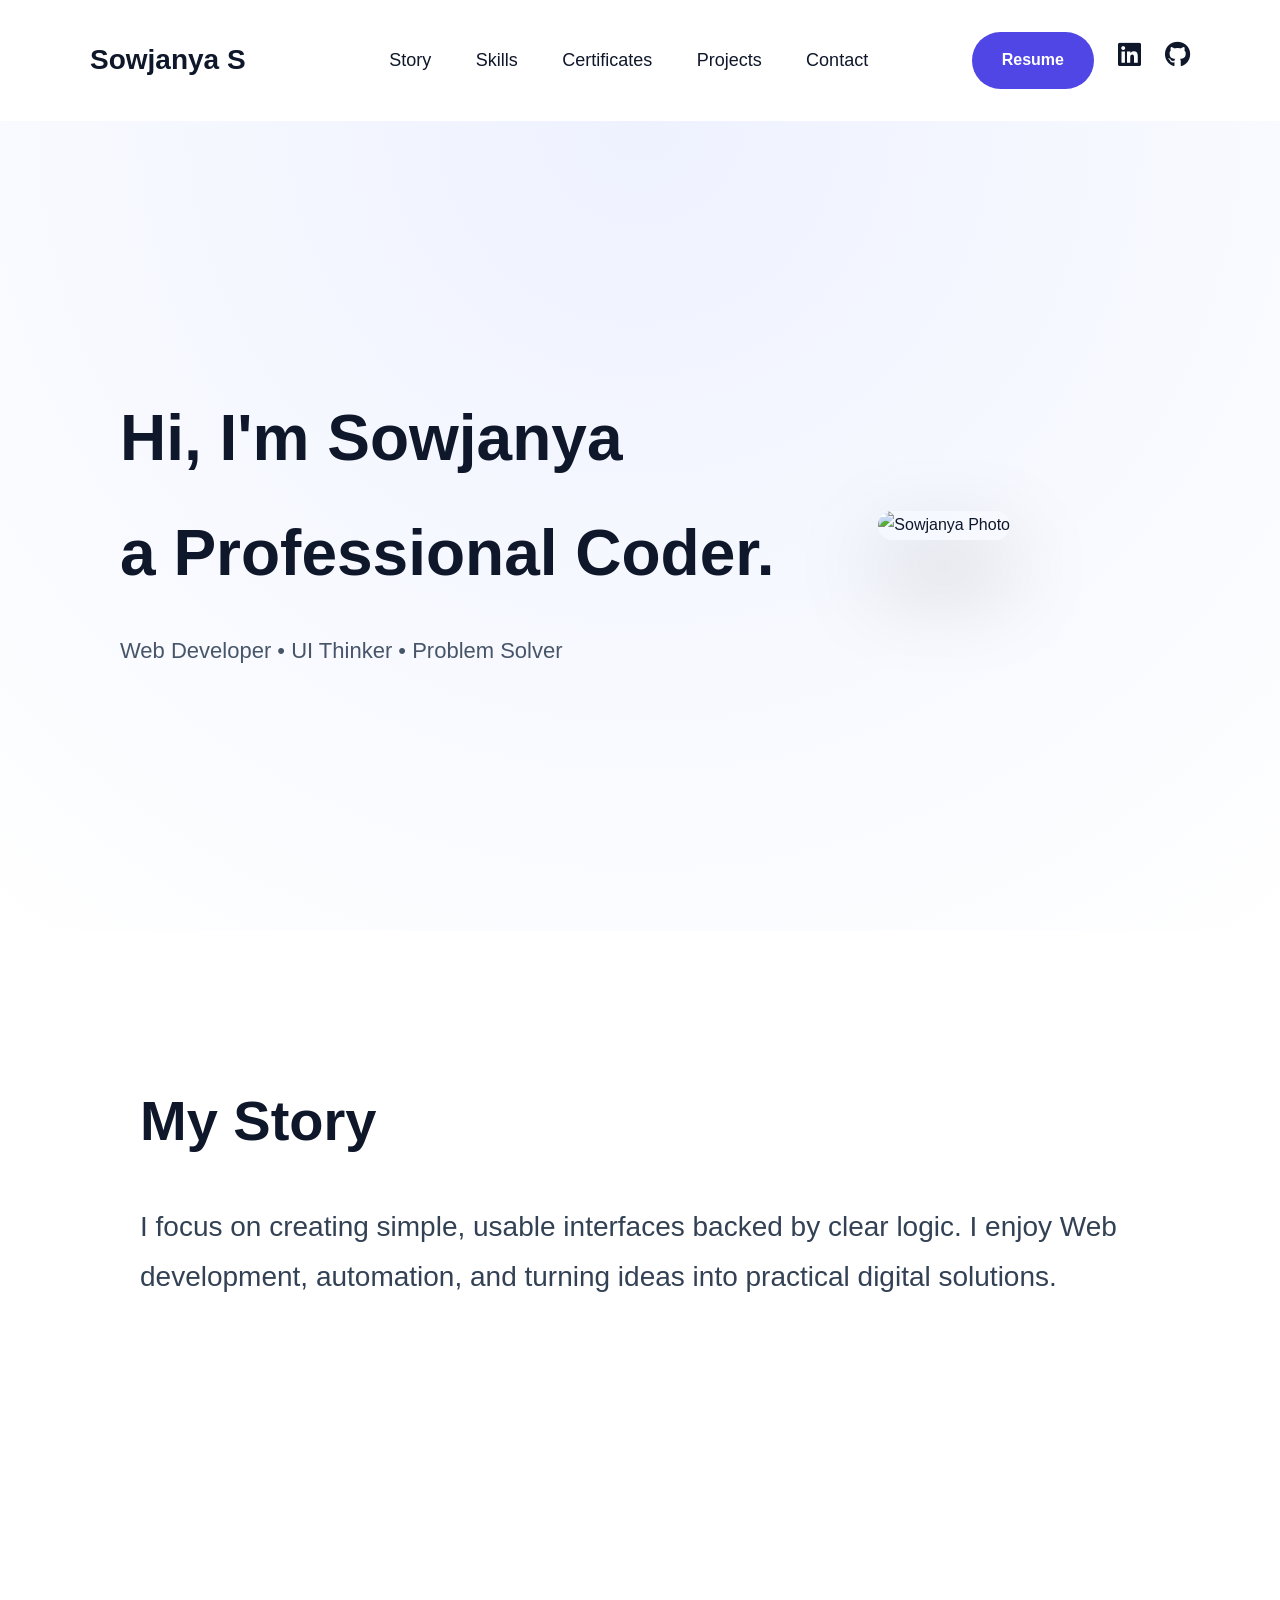
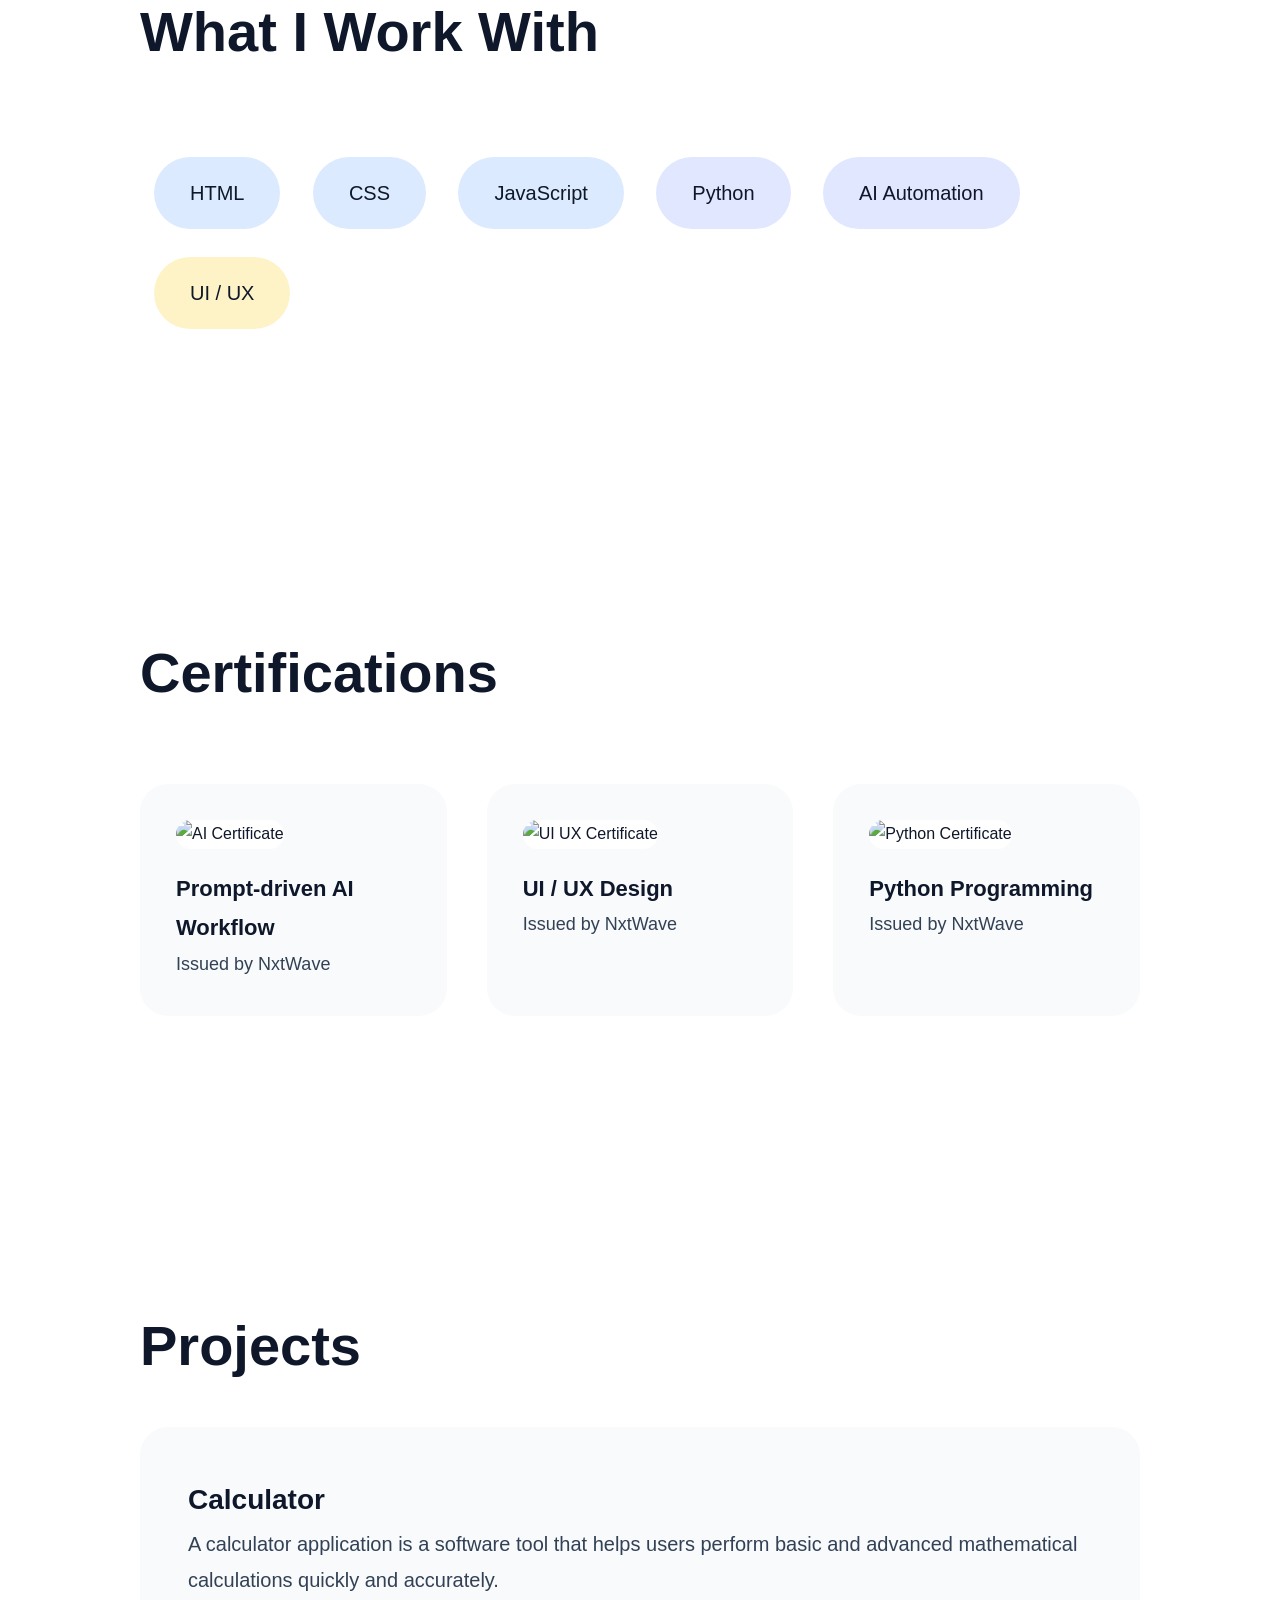
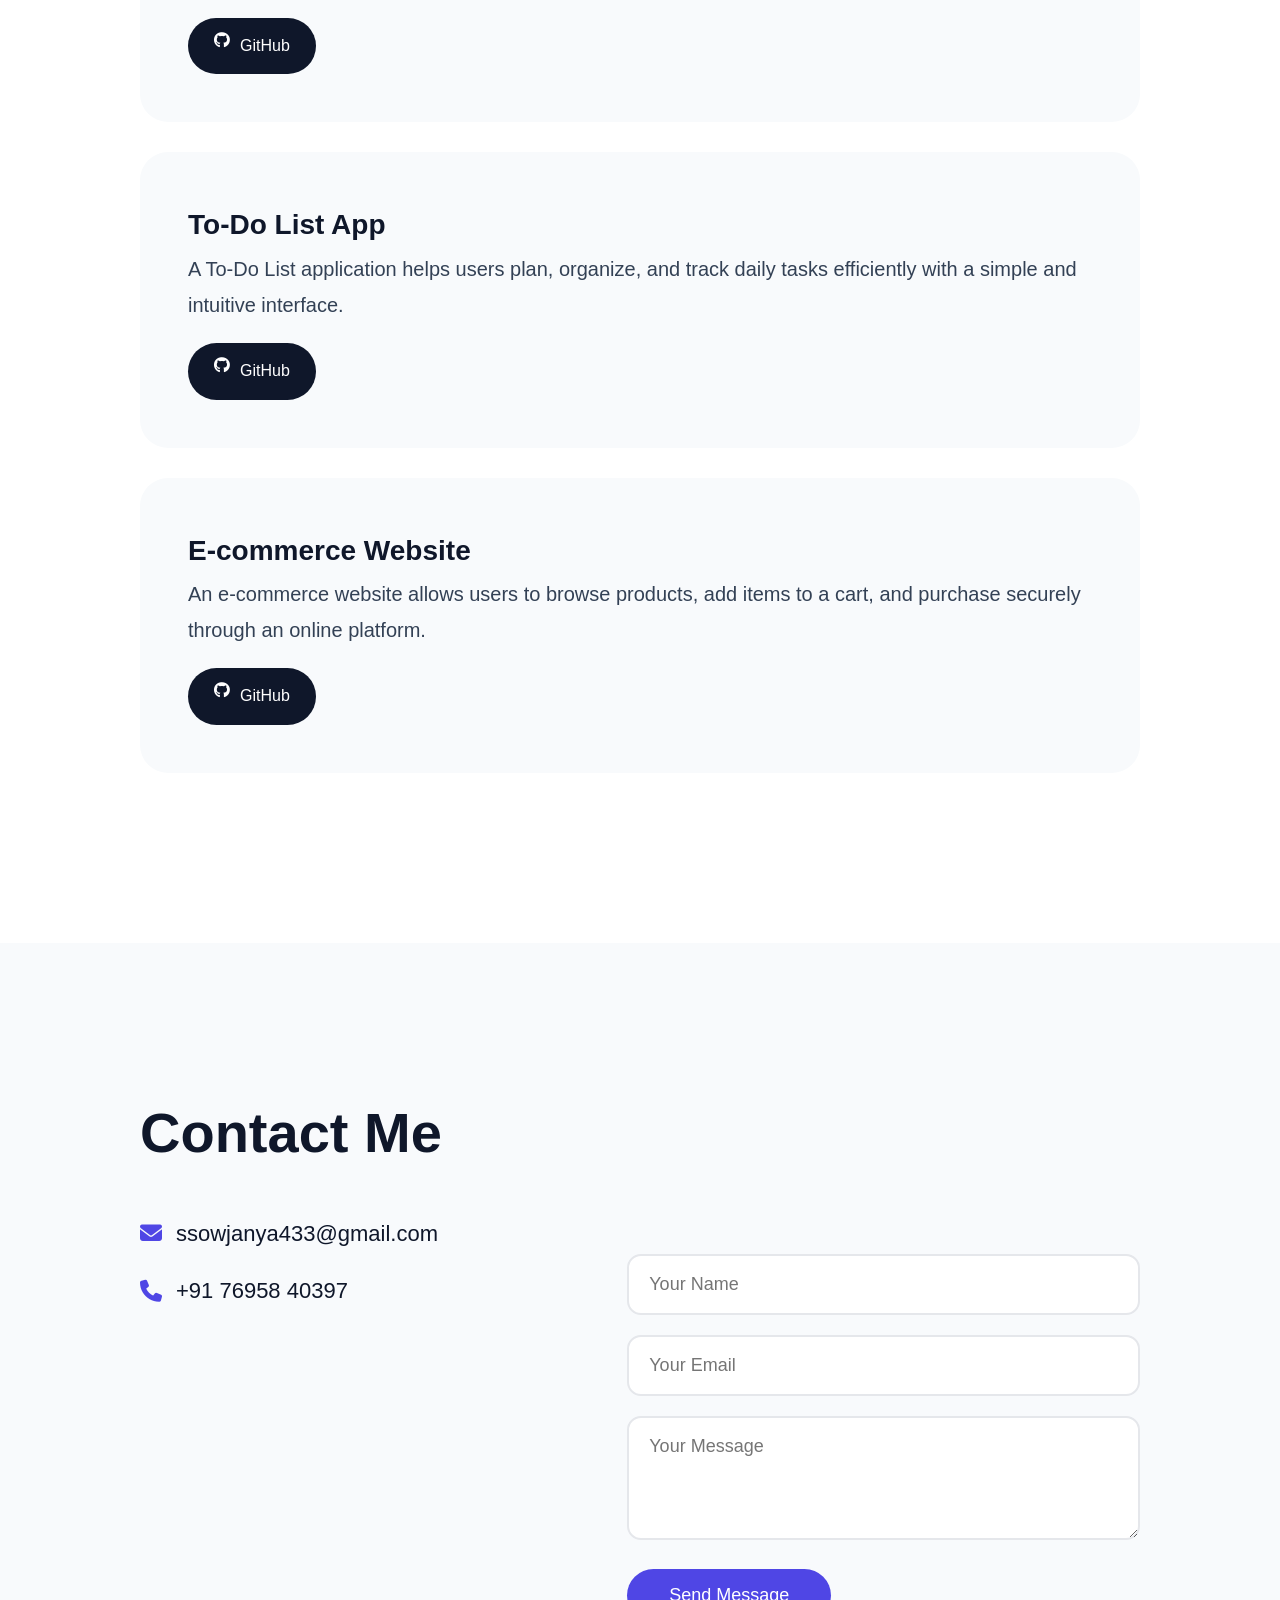
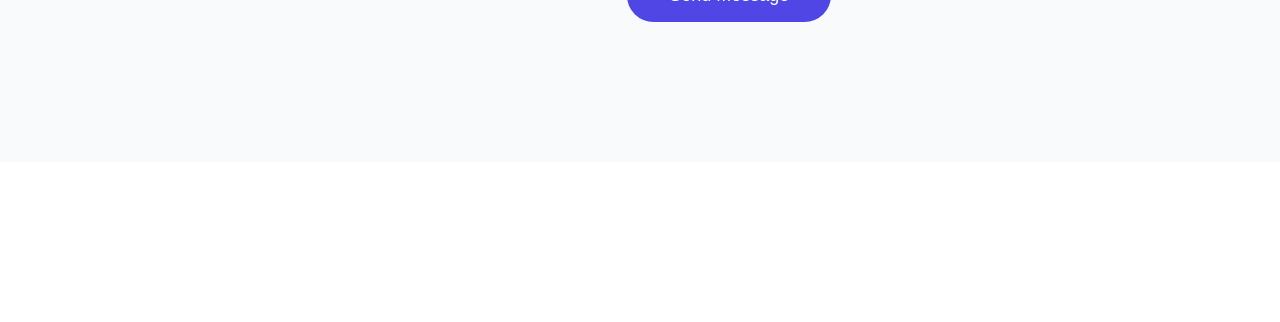
==== index.html @ a06a65e6 "Add files via upload" ====
<!DOCTYPE html>
<html lang="en">
<head>
  <meta charset="UTF-8">
  <meta name="viewport" content="width=device-width, initial-scale=1.0">
  <title>Sowjanya S </title>
  <link rel="stylesheet" href="style.css">
  <link rel="stylesheet" href="https://cdnjs.cloudflare.com/ajax/libs/font-awesome/6.5.0/css/all.min.css">
</head>
<body>
  <header class="nav">
  <div class="logo">Sowjanya S </div>
  <nav class="nav-links">
    <a href="#story">Story</a>
    <a href="#skills">Skills</a>
    <a href="#certificates">Certificates</a>
    <a href="#projects">Projects</a>
    <a href="#contact">Contact</a>
  </nav>
  <div class="nav-actions">
    <a href="./assets/resume.pdf.pdf" target="_blank" class="nav-btn resume">
      Resume
    </a>
    <a href="https://www.linkedin.com/in/sowjanya-s-87a8b6331"
   target="_blank"
   class="nav-icon">
  <i class="fab fa-linkedin"></i>
</a>
    <a href="https://github.com/codebysowjanya"
       target="_blank"
       class="nav-icon">
      <i class="fab fa-github"></i>
    </a>
  </div>
</header>
  <section class="hero">
  <div class="hero-text">
    <h1>Hi, I'm Sowjanya<br>a Professional Coder.</h1>
    <p>Web Developer • UI Thinker • Problem Solver</p>
  </div>
  <div class="hero-image">
    <img src="./assets/profile.jpg.jpeg"
         alt="Sowjanya Photo"
         onclick="openImage(this)">
  </div>
</section>
  <section id="story" class="section">
    <h2>My Story</h2>
    <p>
      I focus on creating simple, usable interfaces backed by clear logic.
      I enjoy Web development, automation, and turning ideas into
      practical digital solutions.
    </p>
  </section>
  <section id="skills" class="section">
    <h2>What I Work With</h2>
    <div class="skills">
      <span class="strong">HTML</span>
      <span class="strong">CSS</span>
      <span class="strong">JavaScript</span>
      <span class="mid">Python</span>
      <span class="mid">AI Automation</span>
      <span class="learn">UI / UX</span>
    </div>
  </section>
  <section id="certificates" class="section">
  <h2>Certifications</h2>
  <div class="cert-grid">
    <div class="cert-card" onclick="openImage(this.querySelector('img'))">
      <img src="./assets/certificates/ai-certificate.png.jpg" alt="AI Certificate">
      <h3>Prompt-driven AI Workflow</h3>
      <p>Issued by NxtWave</p>
    </div>
    <div class="cert-card" onclick="openImage(this.querySelector('img'))">
      <img src="./assets/certificates/uiux-certificate.jpg.jpg" alt="UI UX Certificate">
      <h3>UI / UX Design</h3>
      <p>Issued by NxtWave</p>
    </div>
    <div class="cert-card" onclick="openImage(this.querySelector('img'))">
      <img src="./assets/certificates/python-certificate.png.jpg" alt="Python Certificate">
      <h3>Python Programming</h3>
      <p>Issued by NxtWave</p>
    </div>
  </div>
</section> 
  <section id="projects" class="section">
  <h2>Projects</h2>
  <div class="project featured">
    <h3>Calculator</h3>
    <div class="project-details">
      <p>
        A calculator application is a software tool that helps users perform
        basic and advanced mathematical calculations quickly and accurately.
      </p>
      <div class="project-buttons">
        <a href="https://github.com/codebysowjanya/calculator-.git"
           target="_blank"
           class="project-link">
          <i class="fab fa-github"></i> GitHub
        </a>
      </div>
    </div>
  </div>
  <div class="project featured">
    <h3>To-Do List App</h3>
    <div class="project-details">
      <p>
        A To-Do List application helps users plan, organize, and track daily
        tasks efficiently with a simple and intuitive interface.
      </p>
      <div class="project-buttons">
        <a href="https://github.com/codebysowjanya/to-do-list.git"
           target="_blank"
           class="project-link">
          <i class="fab fa-github"></i> GitHub
        </a>
      </div>
    </div>
  </div>
  <div class="project featured">
    <h3>E-commerce Website</h3>
    <div class="project-details">
      <p>
        An e-commerce website allows users to browse products, add items to a
        cart, and purchase securely through an online platform.
      </p>
      <div class="project-buttons">
        <a href="https://github.com/codebysowjanya/ecommerce-website"
           target="_blank"
           class="project-link">
          <i class="fab fa-github"></i> GitHub
        </a>
      </div>
    </div>
  </div>
</section>
  <section id="contact" class="section contact-section">
  <h2>Contact Me</h2>
  <div class="contact-wrapper">
    <div class="contact-info">
      <p>
        <i class="fas fa-envelope"></i>
        ssowjanya433@gmail.com
      </p>
      <p>
        <i class="fas fa-phone"></i>
        +91 76958 40397
      </p>
    </div>
    <form class="contact-form">
      <input type="text" placeholder="Your Name" required>
      <input type="email" placeholder="Your Email" required>
      <textarea placeholder="Your Message" rows="4" required></textarea>
<button type="submit" id="sendBtn">
  Send Message
</button>
      <p class="success-message">Your message has been sent successfully.</p>
    </form>
  </div>
</section>
<div class="image-modal" id="imageModal">
  <span class="close-modal" onclick="closeImage()">×</span>
  <img id="modalImg" src="" alt="Full View">
</div>
<div class="demo-modal" id="demoModal">
  <span class="close-modal" onclick="closeDemo()">×</span>
  <iframe id="demoFrame" src="" frameborder="0"></iframe>
</div>
<div id="toast" class="toast">
  <i class="fas fa-check-circle"></i>
  <span>Message Sent Successfully</span>
</div>
  <script src="script.js"></script>
</body>
</html>
---- style.css ----
* {
  margin: 0;
  padding: 0;
  box-sizing: border-box;
  font-family: "Segoe UI", sans-serif;
}
body {
  background: #ffffff;
  color: #0f172a;
  line-height: 1.8;
}
.nav {
  padding: 32px 90px;
  display: flex;
  justify-content: space-between;
  align-items: center;
}
.logo {
  font-size: 28px;
  font-weight: 700;
}
.nav-links a {
  margin-left: 40px;
  font-size: 18px;
  font-weight: 500;
  text-decoration: none;
  color: #0f172a;
}
.nav-links a:hover {
  color: #4f46e5;
}
.nav-actions {
  display: flex;
  gap: 24px;
}
.nav-btn.resume {
  padding: 14px 30px;
  border-radius: 30px;
  font-size: 16px;
  font-weight: 600;
  background: #4f46e5;
  color: #fff;
  text-decoration: none;
}
.nav-icon {
  font-size: 26px;
  color: #0f172a;
}
.hero {
  min-height: 90vh;
  padding: 0 120px;
  display: flex;
  align-items: center;
  justify-content: space-between;
  background: radial-gradient(circle at top, #eef2ff, #ffffff);
}
.hero h1 {
  font-size: 64px;
  max-width: 800px;
}
.hero p {
  font-size: 22px;
  margin-top: 20px;
  color: #475569;
}
.hero-image img {
  width: 550px;
  height: 800px;
  object-fit: cover;
  border-radius: 36px;
  box-shadow: 0 40px 90px rgba(0, 0, 0, 0.25);
}
.hero-image {
  margin-right: 150px;   
}
.section {
  width: 100%;
  padding: 140px 140px;
  margin: 0;
}
.section h2 {
  font-size: 56px;
  margin-bottom: 30px;
}
.section p {
  font-size: 22px;
  max-width: 1000px;
  color: #334155;
}
#story p {
  font-size: 28px;
  font-weight: 500;
}
.skills {
  margin-top: 60px;
}
.skills span {
  display: inline-block;
  padding: 18px 36px;
  margin: 14px;
  font-size: 20px;
  border-radius: 40px;
}
.strong { background: #dbeafe; }
.mid    { background: #e0e7ff; }
.learn  { background: #fef3c7; }
.cert-grid {
  margin-top: 60px;
  display: flex;
  gap: 40px;
}
.cert-card {
  flex: 1;
  padding: 36px;
  background: #f8fafc;
  border-radius: 28px;
  cursor: pointer;
}
.cert-card img {
  width: 100%;
  height: 220px;
  object-fit: contain;
  background: #fff;
  border-radius: 16px;
  margin-bottom: 20px;
}
.cert-card h3 {
  font-size: 22px;
}
.cert-card p {
  font-size: 18px;
}
.project {
  padding: 48px;
  margin-bottom: 30px;
  background: #f8fafc;
  border-radius: 28px;
  cursor: pointer;
}
.project h3 {
  font-size: 28px;
}
.project p {
  font-size: 20px;
}
.project-link {
  margin-top: 20px;
  padding: 14px 26px;
  border-radius: 30px;
  font-size: 16px;
  background: #0f172a;
  color: #fff;
  text-decoration: none;
  display: inline-flex;
  gap: 10px;
}
.project.touch-active {
  background: #eef2ff;
  box-shadow: 0 30px 70px rgba(0, 0, 0, 0.15);
}
.contact-info p {
  font-size: 22px;
}
.contact-form {
  max-width: 700px;
  margin-top: 40px;
}
.contact-form input,
.contact-form textarea {
  padding: 20px;
  font-size: 18px;
  width: 100%;
  margin-bottom: 20px;
}
.contact-form button {
  padding: 18px 40px;
  font-size: 18px;
  border-radius: 14px;
  background: #2563eb;
  color: white;
  border: none;
}
.image-modal {
  position: fixed;
  inset: 0;
  background: rgba(0,0,0,0.85);
  display: flex;
  align-items: center;
  justify-content: center;
  opacity: 0;
  visibility: hidden;
  z-index: 9999;
}
.image-modal.active {
  opacity: 1;
  visibility: visible;
}
.image-modal img {
  max-width: 90%;
  max-height: 90%;
  border-radius: 20px;
}
.close-modal {
  position: absolute;
  top: 30px;
  right: 40px;
  font-size: 44px;
  color: white;
  cursor: pointer;
}
@media (max-width: 900px) {
  .hero {
    flex-direction: column-reverse;
    padding: 80px 30px;
    text-align: center;
  }
  .section {
    padding: 90px 30px;
  }
  .section h2 {
    font-size: 42px;
  }
  .section p {
    font-size: 20px;
  }
  .cert-grid {
    flex-direction: column;
  }
}
@keyframes hoverBlink {
  0% {
    background-color: #ffffff;
  }
  50% {
    background-color: #eef2ff;
  }
  100% {
    background-color: #ffffff;
  }
}
.section:hover {
  animation: hoverBlink 0.4s ease-in-out;
}
.project-img {
  width: 100%;
  max-height: 260px;
  object-fit: cover;
  border-radius: 20px;
  margin: 18px 0;
  cursor: zoom-in;
  box-shadow: 0 12px 30px rgba(0, 0, 0, 0.1);
}
.contact-form button:disabled {
  opacity: 0.7;
  cursor: not-allowed;
}
.project-buttons {
  display: flex;
  gap: 14px;
  flex-wrap: wrap;
}
.project-link.demo {
  background: #16a34a;
}
.contact-section {
  background: #f8fafc;
}
.contact-wrapper {
  display: grid;
  grid-template-columns: 1fr 1.2fr;
  gap: 60px;
  align-items: flex-start;
}
.contact-info p {
  display: flex;
  align-items: center;
  gap: 14px;
  font-size: 22px;
  margin-bottom: 18px;
  color: #0f172a;
}
.contact-info i {
  font-size: 22px;
  color: #4f46e5;
}
.contact-form input,
.contact-form textarea {
  width: 100%;
  padding: 18px 20px;
  font-size: 18px;
  border-radius: 14px;
  border: 2px solid #e5e7eb;
  margin-bottom: 20px;
}
.contact-form input:focus,
.contact-form textarea:focus {
  border-color: #4f46e5;
  outline: none;
}
.contact-form button {
  padding: 16px 42px;
  font-size: 18px;
  border-radius: 30px;
  background: #4f46e5;
  color: white;
  border: none;
  cursor: pointer;
  transition: 0.3s ease;
}
.contact-form button:hover {
  transform: translateY(-2px);
  box-shadow: 0 12px 30px rgba(79, 70, 229, 0.35);
}
.success-message {
  display: none;
  margin-top: 14px;
  font-size: 16px;
  color: #16a34a;
}
@media (max-width: 900px) {
  .contact-wrapper {
    grid-template-columns: 1fr;
  }
}
.toast {
  position: fixed;
  top: 30px;
  right: 30px;
  background: #16a34a;
  color: white;
  padding: 16px 22px;
  border-radius: 14px;
  display: flex;
  align-items: center;
  gap: 12px;
  font-size: 16px;
  font-weight: 500;
  box-shadow: 0 18px 40px rgba(0, 0, 0, 0.25);
  opacity: 0;
  transform: translateY(-20px);
  pointer-events: none;
  transition: all 0.4s ease;
  z-index: 9999;
}
.toast i {
  font-size: 22px;
}
.toast.show {
  opacity: 1;
  transform: translateY(0);
}
#sendBtn.sent {
  background: #16a34a;         
  cursor: not-allowed;
  box-shadow: none;
}
#sendBtn.sent i {
  margin-right: 8px;
}
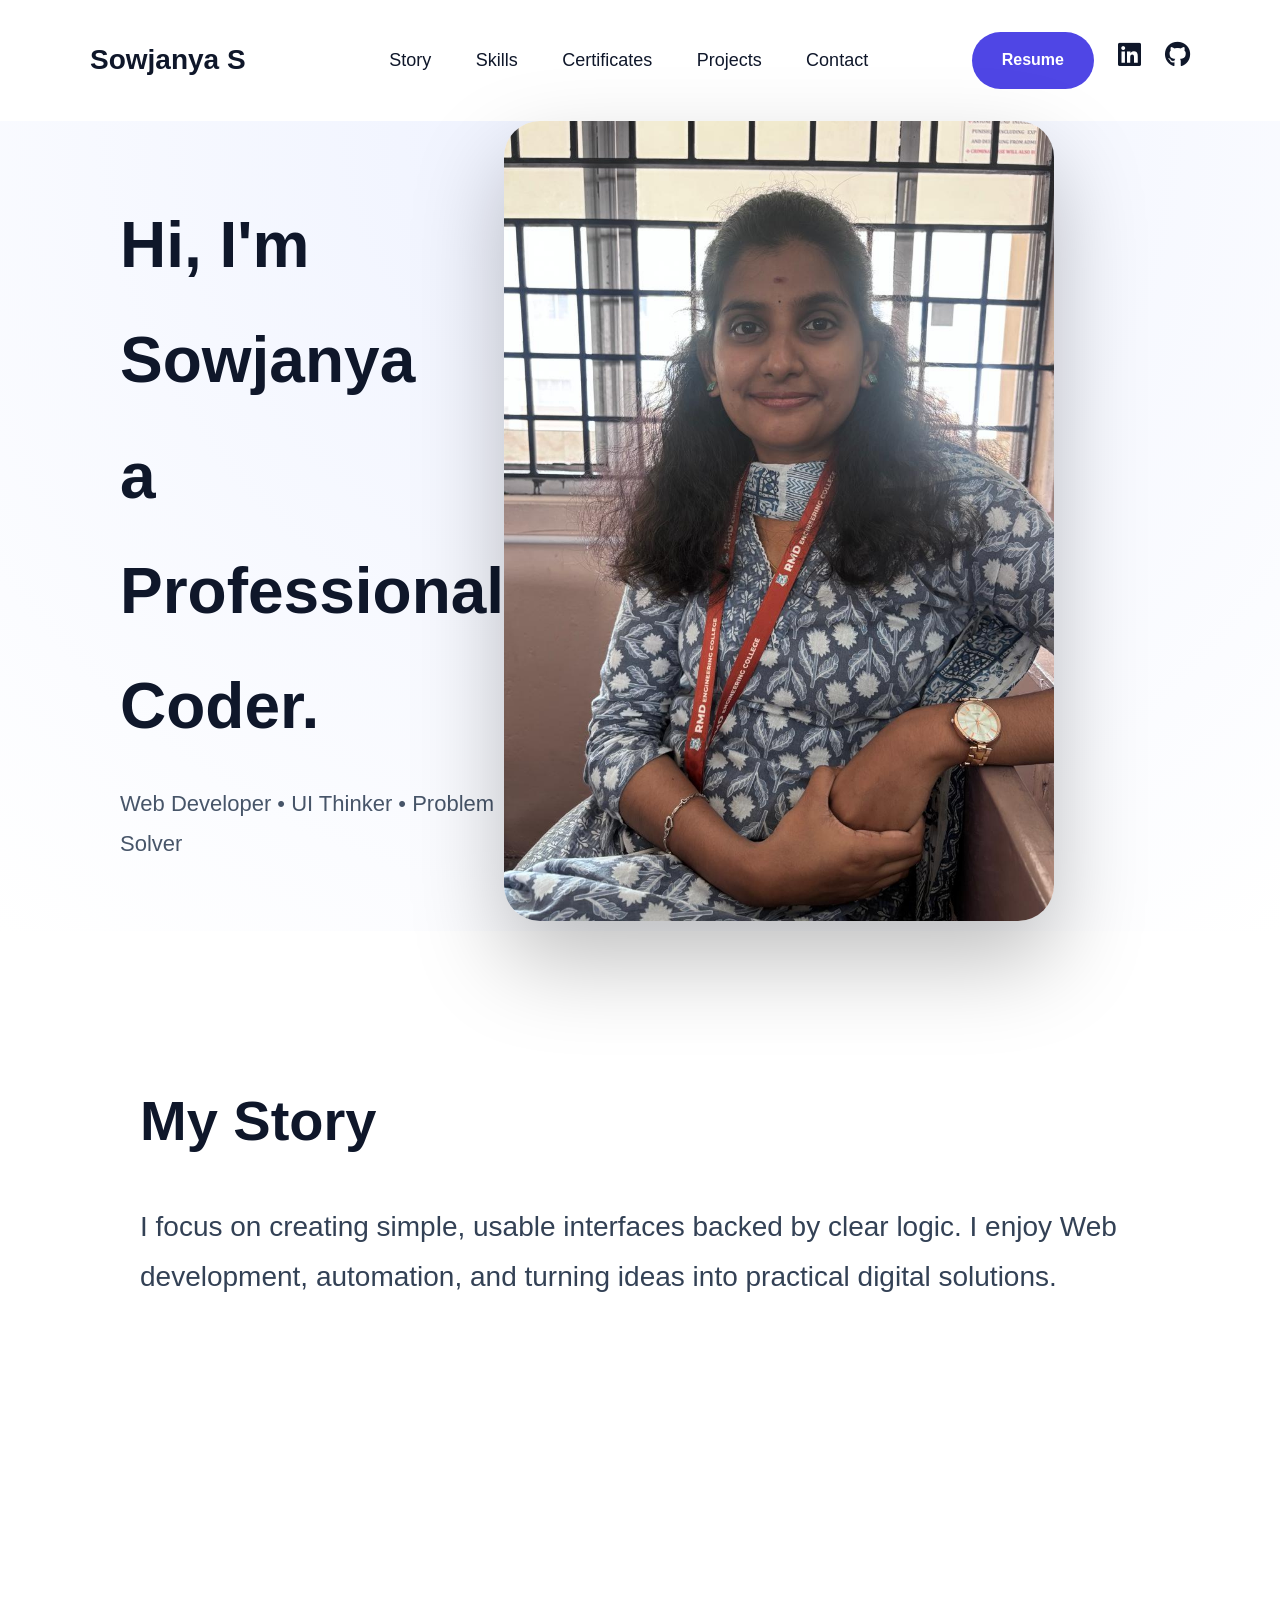
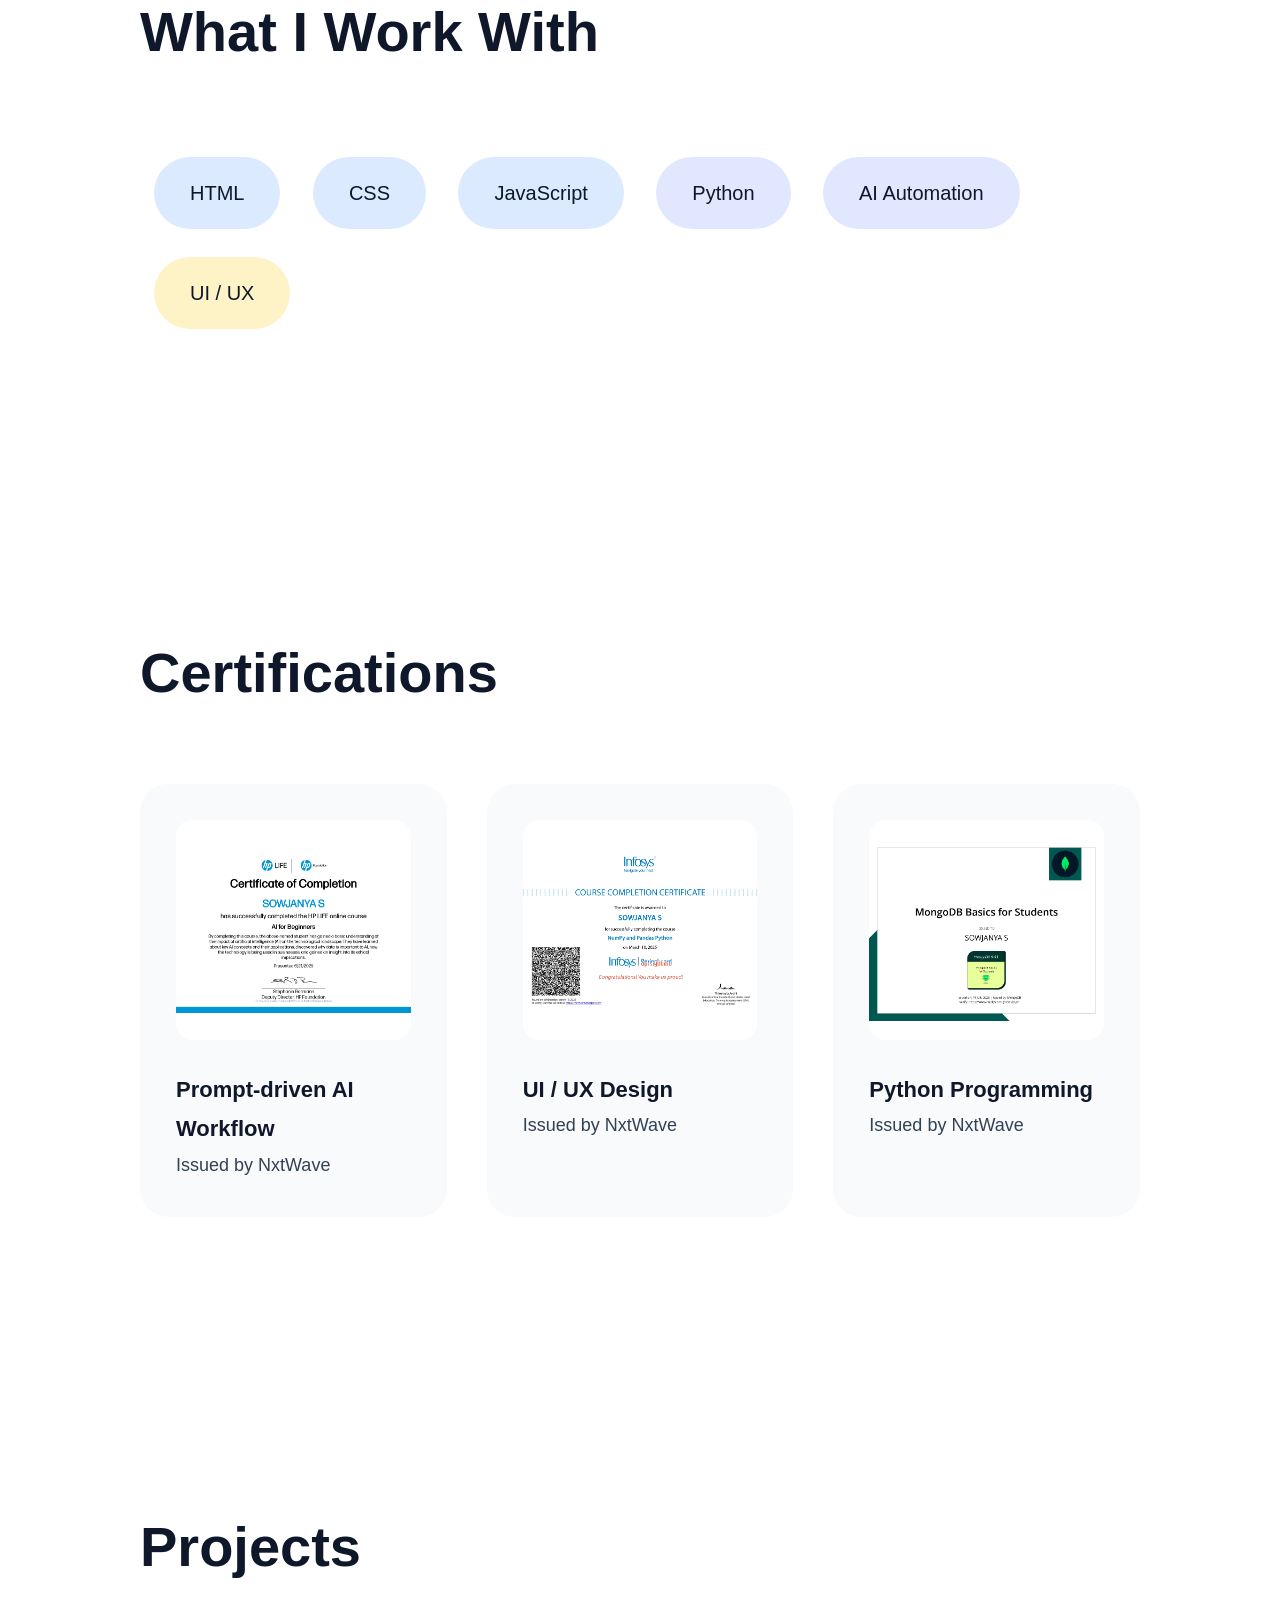
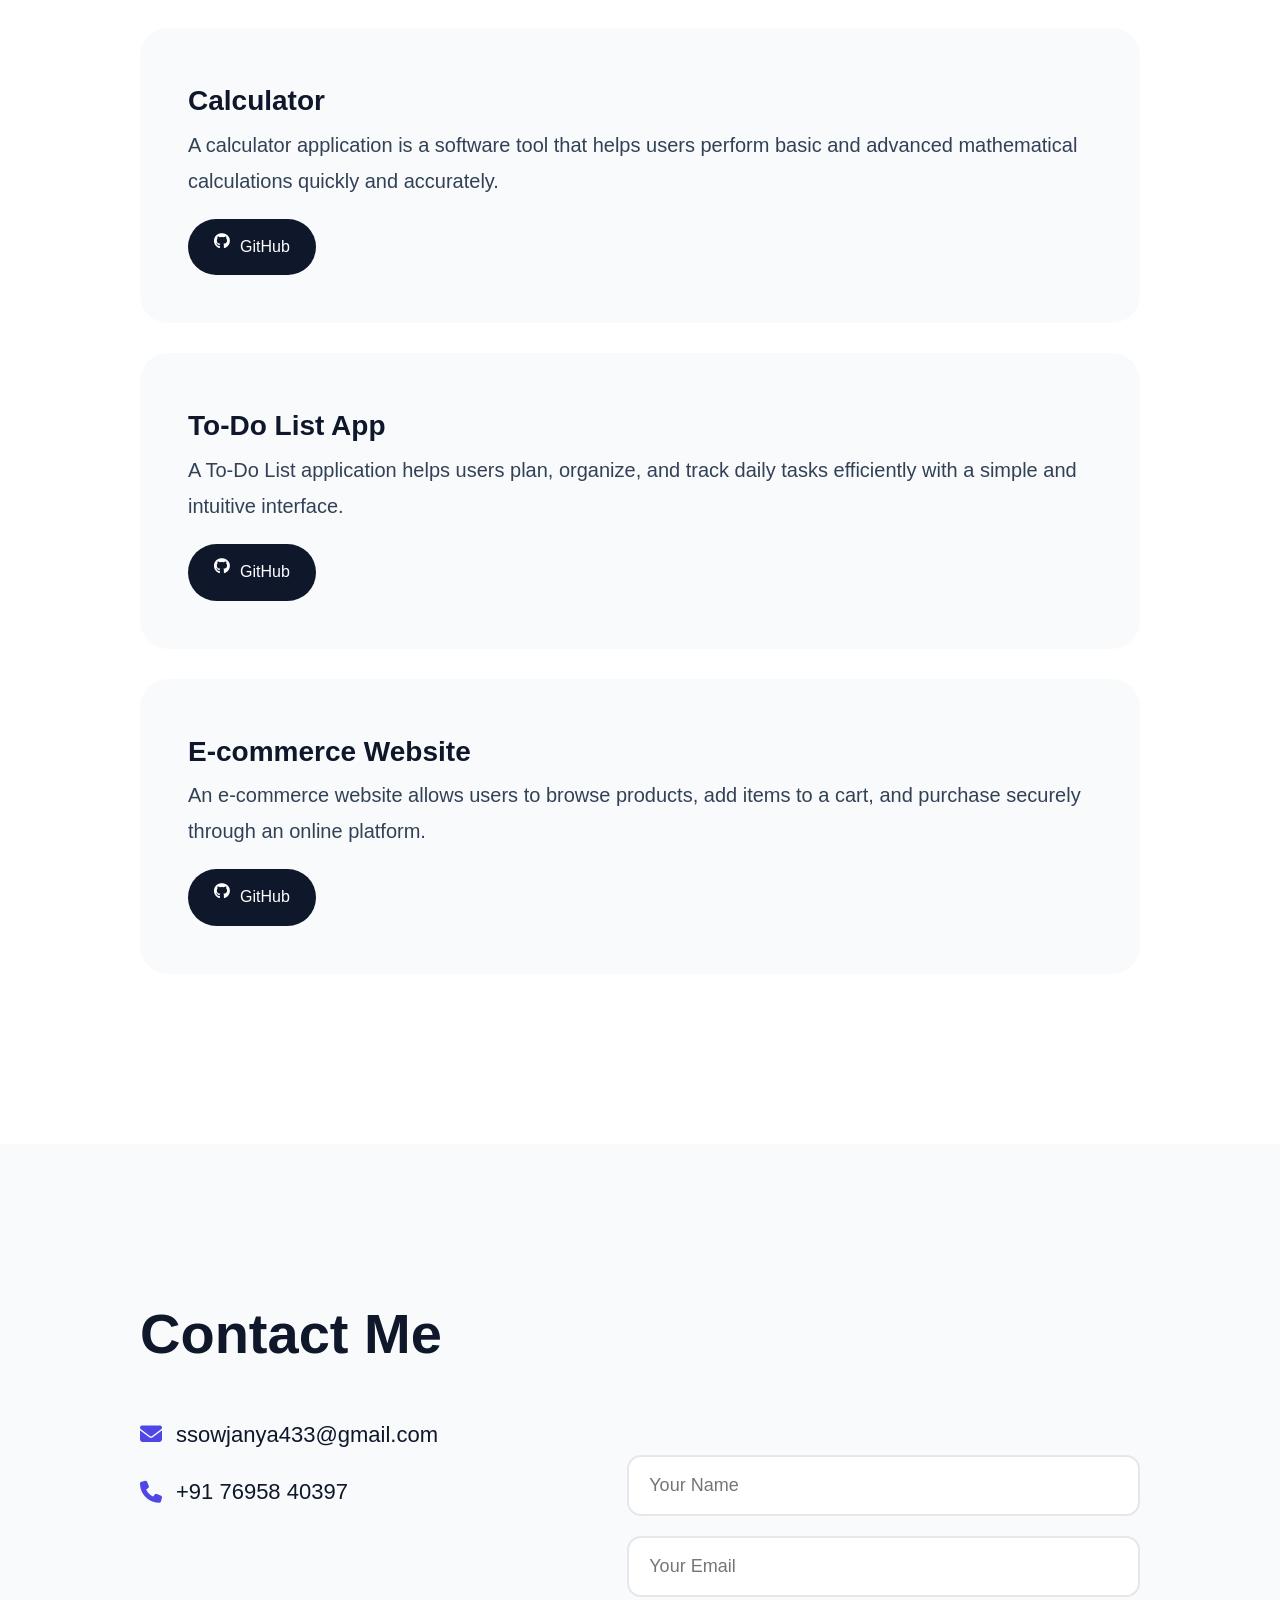
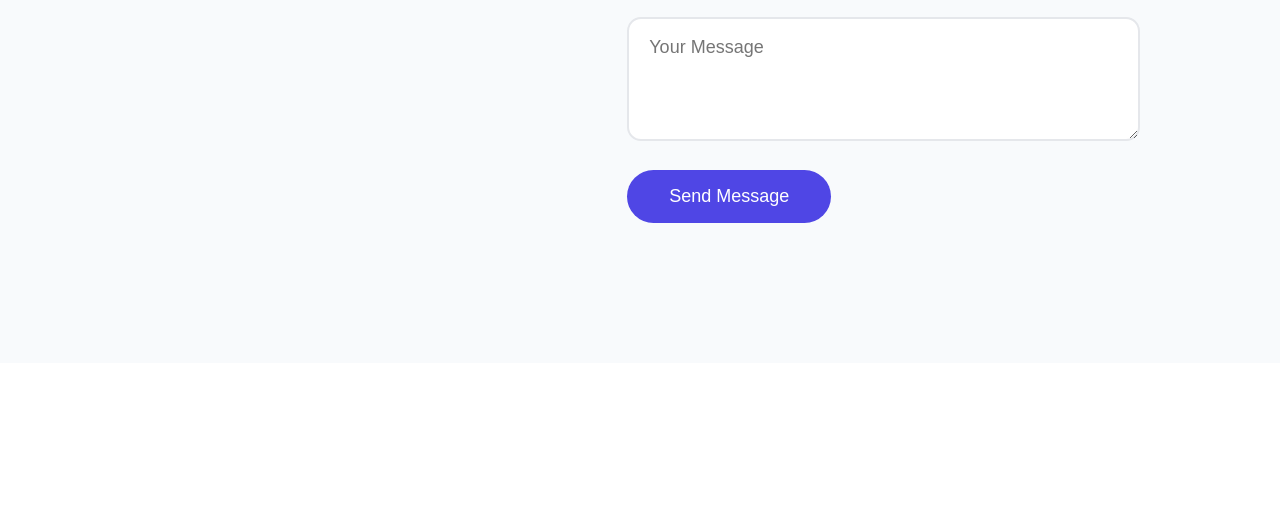
==== commit 0f486e56: "Fix HTML structure and update asset paths" ====
--- a/index.html
+++ b/index.html
@@ -18,7 +18,7 @@
     <a href="#contact">Contact</a>
   </nav>
   <div class="nav-actions">
-    <a href="./assets/resume.pdf.pdf" target="_blank" class="nav-btn resume">
+    <a href="./asset/resume.pdf.pdf" target="_blank" class="nav-btn resume">
       Resume
     </a>
     <a href="https://www.linkedin.com/in/sowjanya-s-87a8b6331"
@@ -39,7 +39,7 @@
     <p>Web Developer • UI Thinker • Problem Solver</p>
   </div>
   <div class="hero-image">
-    <img src="./assets/profile.jpg.jpeg"
+    <img src="./asset/profile.jpg.jpeg"
          alt="Sowjanya Photo"
          onclick="openImage(this)">
   </div>
@@ -67,17 +67,17 @@
   <h2>Certifications</h2>
   <div class="cert-grid">
     <div class="cert-card" onclick="openImage(this.querySelector('img'))">
-      <img src="./assets/certificates/ai-certificate.png.jpg" alt="AI Certificate">
+      <img src="./asset/certificates/ai-certificate.png.jpg" alt="AI Certificate">
       <h3>Prompt-driven AI Workflow</h3>
       <p>Issued by NxtWave</p>
     </div>
     <div class="cert-card" onclick="openImage(this.querySelector('img'))">
-      <img src="./assets/certificates/uiux-certificate.jpg.jpg" alt="UI UX Certificate">
+      <img src="./asset/certificates/uiux-certificate.jpg.jpg" alt="UI UX Certificate">
       <h3>UI / UX Design</h3>
       <p>Issued by NxtWave</p>
     </div>
     <div class="cert-card" onclick="openImage(this.querySelector('img'))">
-      <img src="./assets/certificates/python-certificate.png.jpg" alt="Python Certificate">
+      <img src="./asset/certificates/python-certificate.png.jpg" alt="Python Certificate">
       <h3>Python Programming</h3>
       <p>Issued by NxtWave</p>
     </div>
@@ -173,3 +173,4 @@
   <script src="script.js"></script>
 </body>
 </html>
+
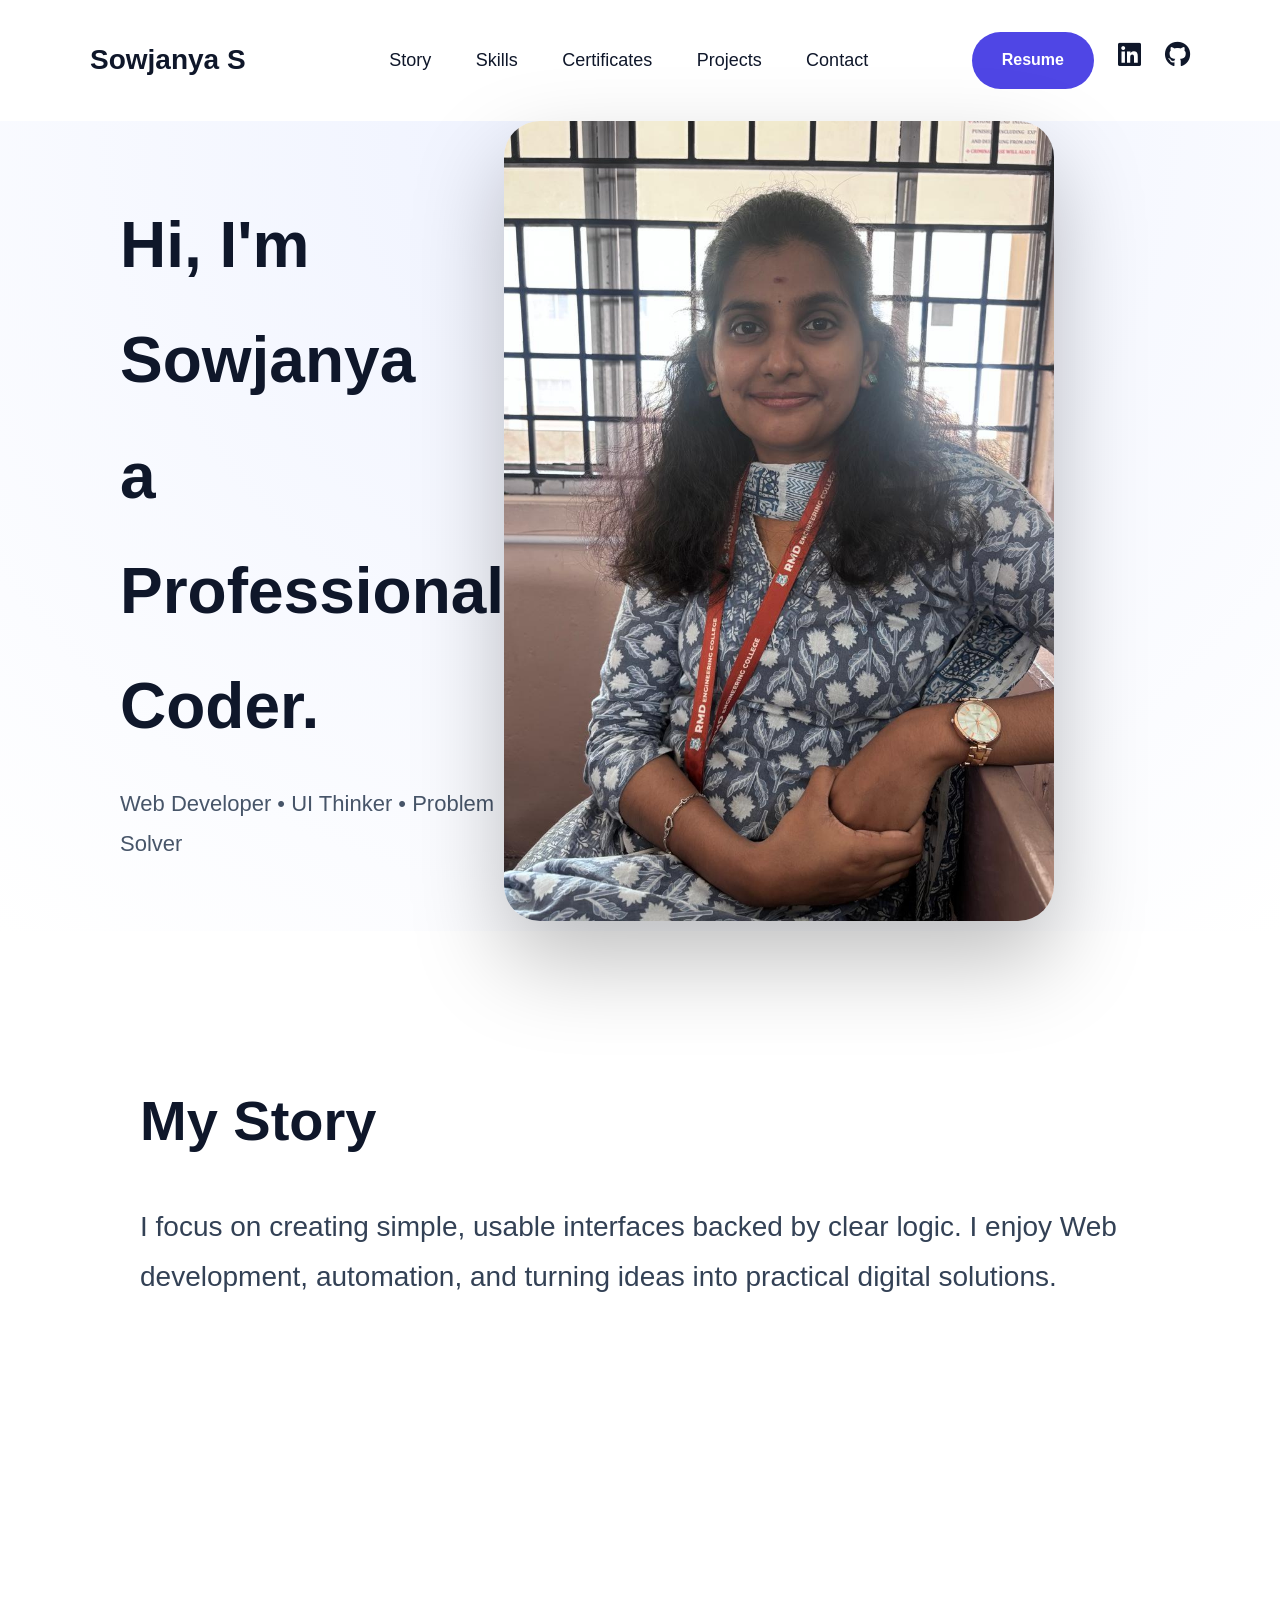
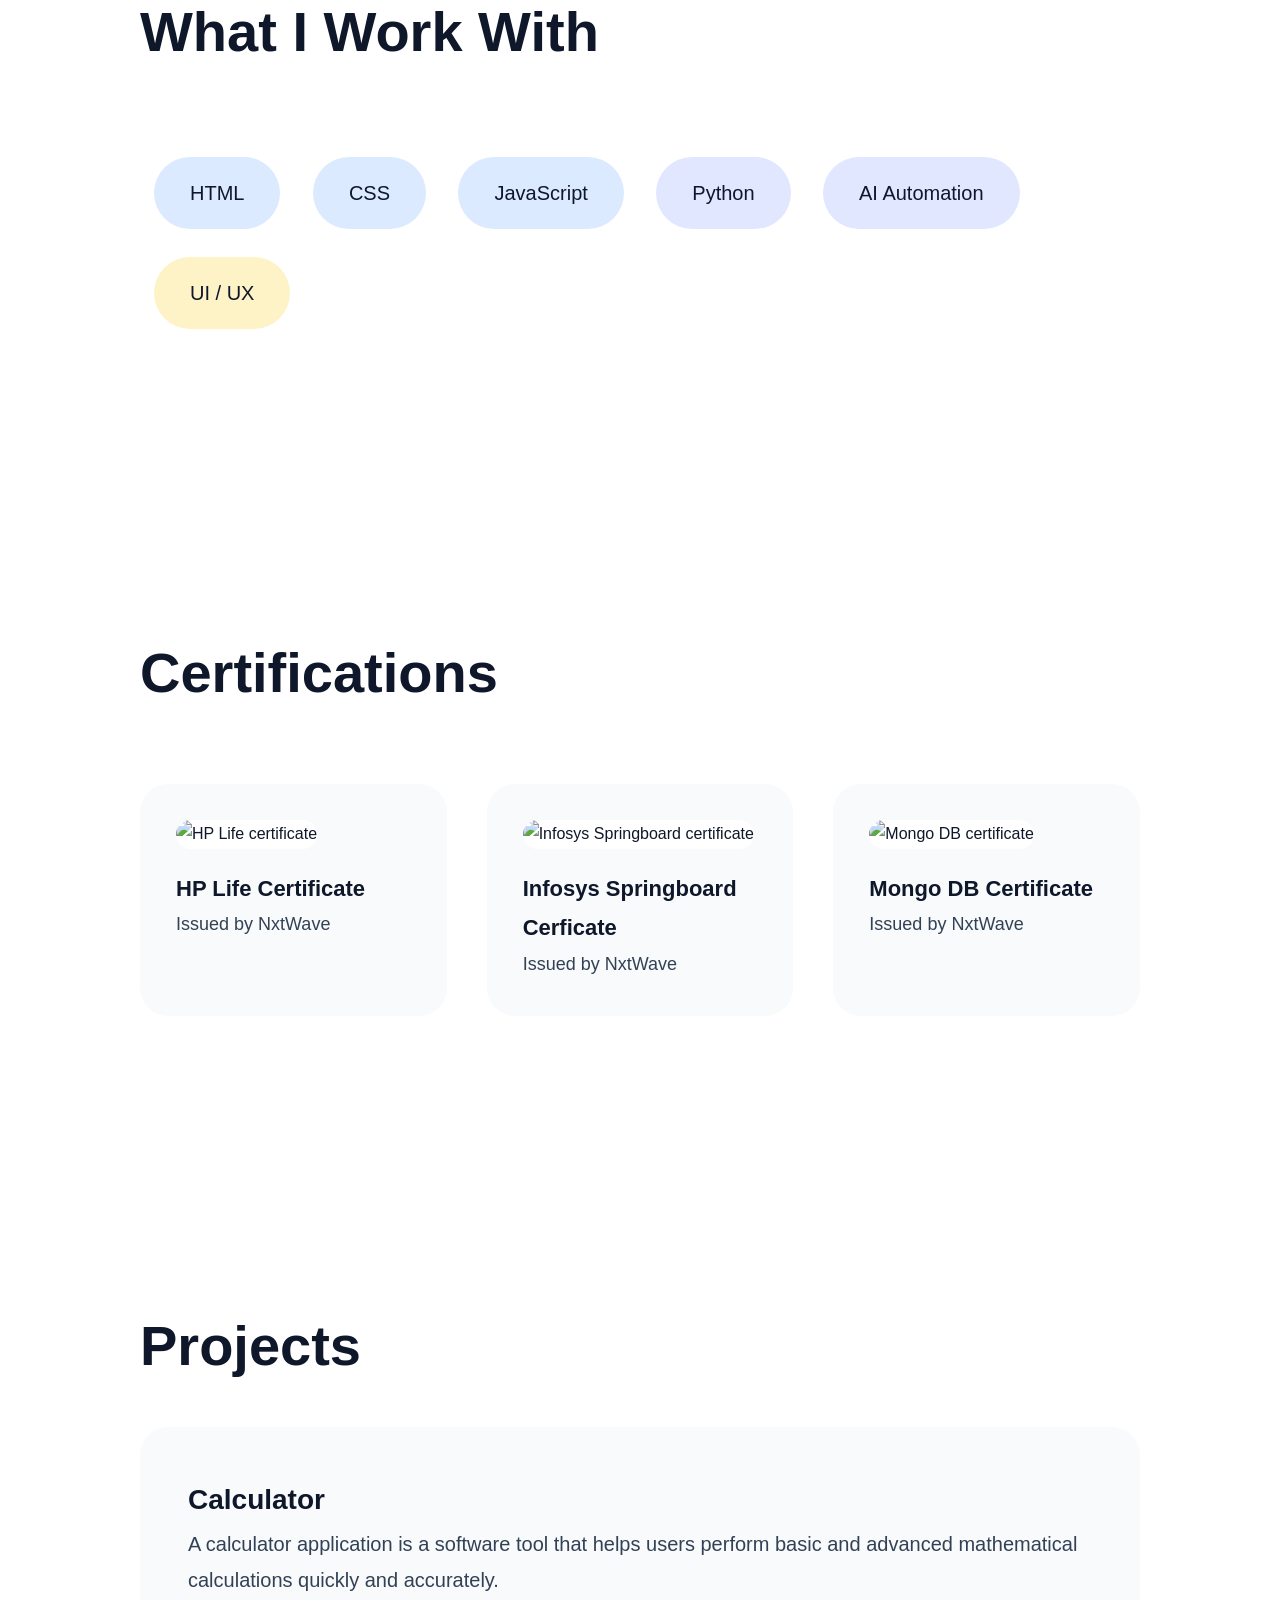
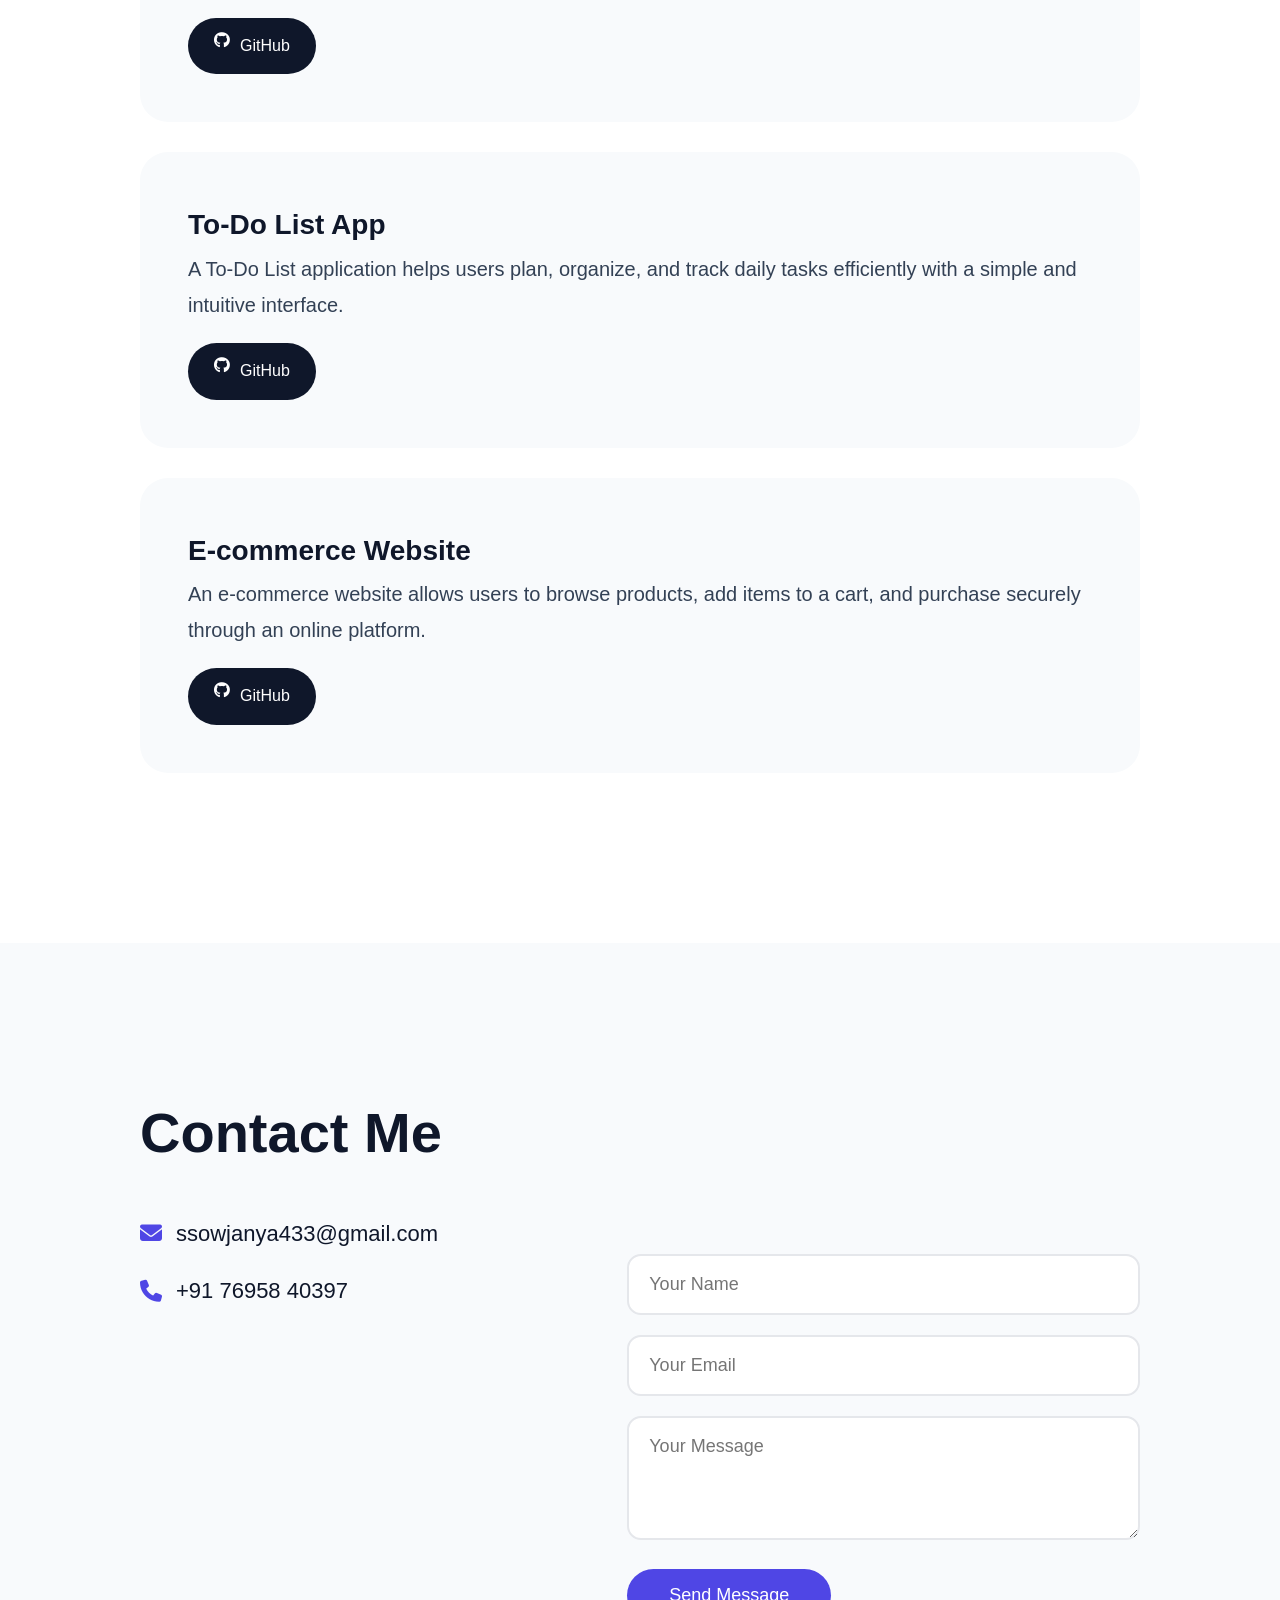
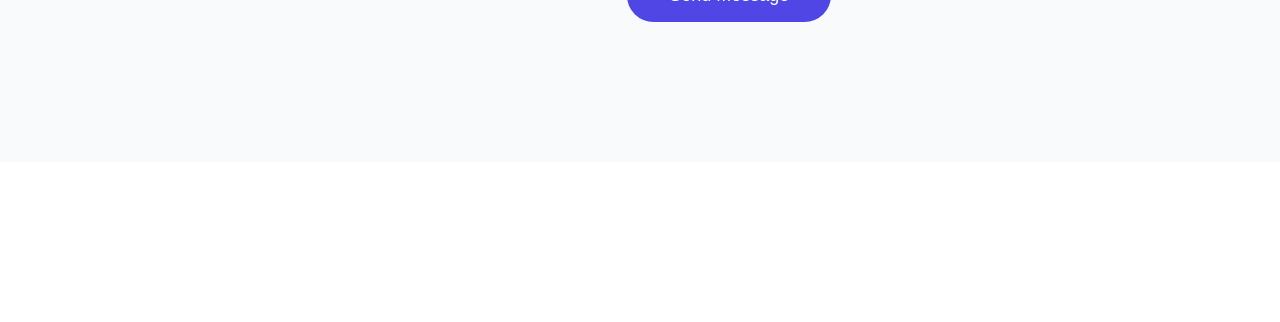
==== commit 24608c93: "Refactor index.html with updated content and structure Updated the HTML structure and content of the" ====
--- a/index.html
+++ b/index.html
@@ -67,18 +67,18 @@
   <h2>Certifications</h2>
   <div class="cert-grid">
     <div class="cert-card" onclick="openImage(this.querySelector('img'))">
-      <img src="./asset/certificates/ai-certificate.png.jpg" alt="AI Certificate">
-      <h3>Prompt-driven AI Workflow</h3>
+      <img src="./asset/certificates/hp life.jpg" alt="HP Life certificate">
+      <h3>HP Life Certificate</h3>
       <p>Issued by NxtWave</p>
     </div>
     <div class="cert-card" onclick="openImage(this.querySelector('img'))">
-      <img src="./asset/certificates/uiux-certificate.jpg.jpg" alt="UI UX Certificate">
-      <h3>UI / UX Design</h3>
+      <img src="./asset/certificates/infosys springboard.jpg" alt="Infosys Springboard certificate">
+      <h3>Infosys Springboard Cerficate</h3>
       <p>Issued by NxtWave</p>
     </div>
     <div class="cert-card" onclick="openImage(this.querySelector('img'))">
-      <img src="./asset/certificates/python-certificate.png.jpg" alt="Python Certificate">
-      <h3>Python Programming</h3>
+      <img src="./asset/certificates/mongo db.jpg" alt="Mongo DB certificate">
+      <h3>Mongo DB Certificate</h3>
       <p>Issued by NxtWave</p>
     </div>
   </div>
@@ -174,3 +174,4 @@
 </body>
 </html>
 
+
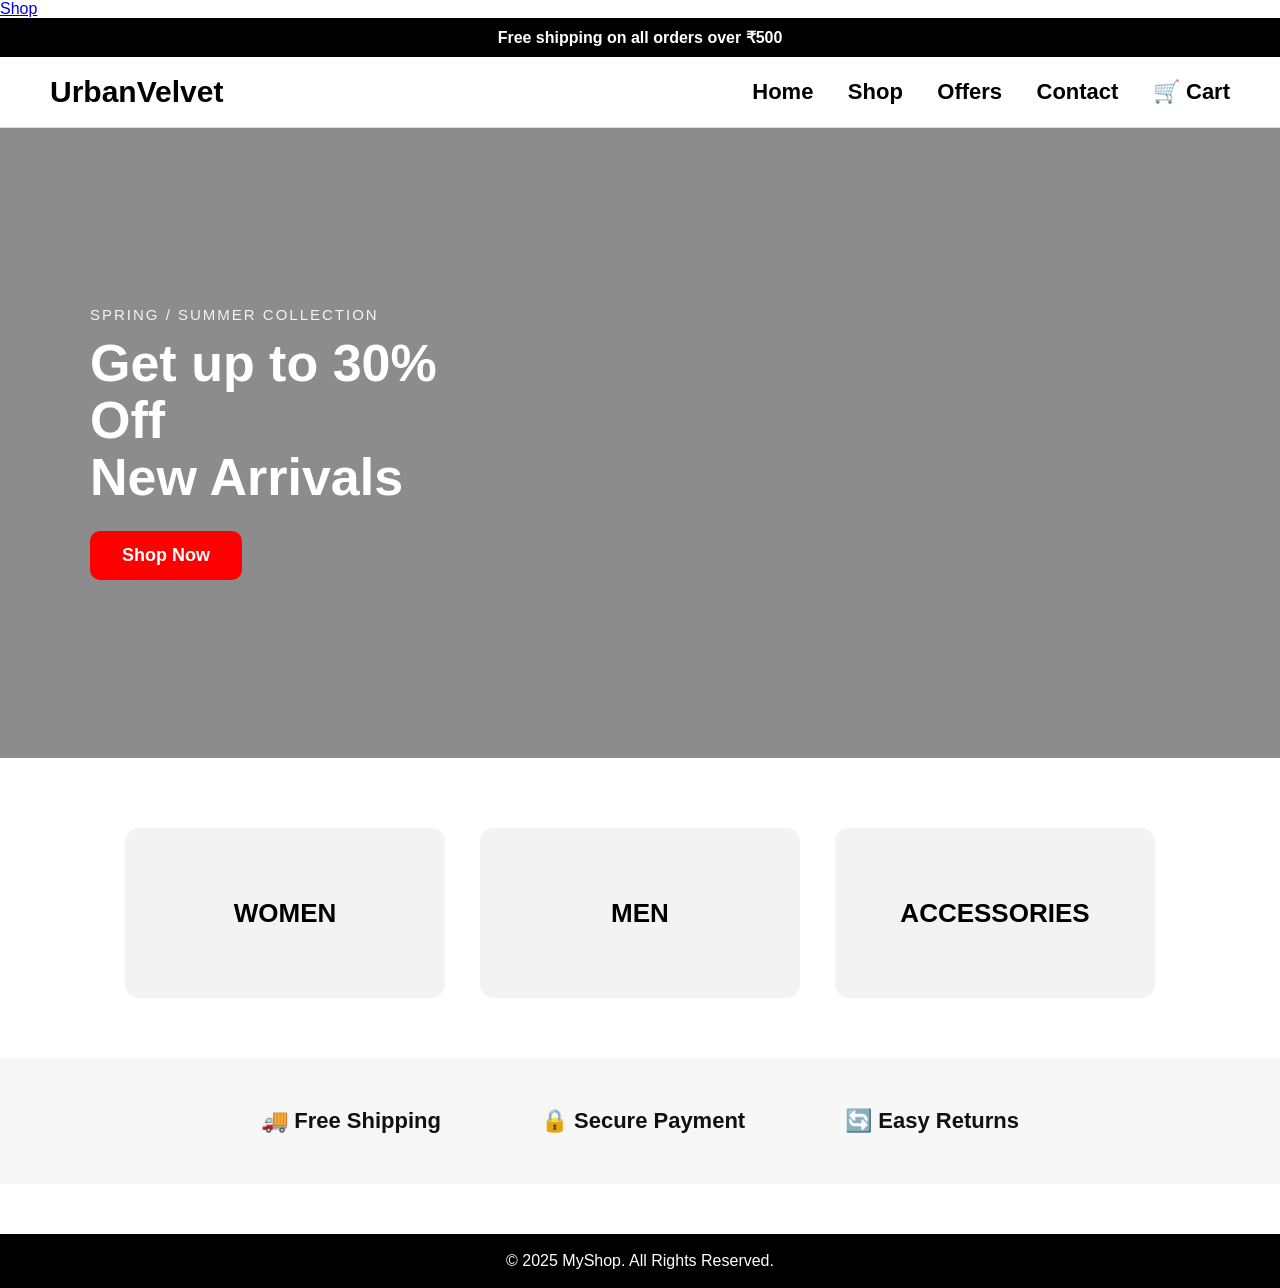
==== commit 05372273: "Add files via upload Added new file" ====
--- a/index.html
+++ b/index.html
@@ -2,176 +2,44 @@
 <html lang="en">
 <head>
   <meta charset="UTF-8">
-  <meta name="viewport" content="width=device-width, initial-scale=1.0">
-  <title>Sowjanya S </title>
+  <title>ShopEase</title>
   <link rel="stylesheet" href="style.css">
-  <link rel="stylesheet" href="https://cdnjs.cloudflare.com/ajax/libs/font-awesome/6.5.0/css/all.min.css">
+  <a href="UrbanVelvet">Shop</a>
 </head>
 <body>
-  <header class="nav">
-  <div class="logo">Sowjanya S </div>
-  <nav class="nav-links">
-    <a href="#story">Story</a>
-    <a href="#skills">Skills</a>
-    <a href="#certificates">Certificates</a>
-    <a href="#projects">Projects</a>
-    <a href="#contact">Contact</a>
-  </nav>
-  <div class="nav-actions">
-    <a href="./asset/resume.pdf.pdf" target="_blank" class="nav-btn resume">
-      Resume
-    </a>
-    <a href="https://www.linkedin.com/in/sowjanya-s-87a8b6331"
-   target="_blank"
-   class="nav-icon">
-  <i class="fab fa-linkedin"></i>
-</a>
-    <a href="https://github.com/codebysowjanya"
-       target="_blank"
-       class="nav-icon">
-      <i class="fab fa-github"></i>
-    </a>
+<div class="top-bar">
+  Free shipping on all orders over ₹500
+</div>
+<div class="navbar">
+  <div class="logo">UrbanVelvet</div>
+  <div class="menu">
+    <a href="index.html">Home</a>
+    <a href="shop.html">Shop</a>
+    <a href="Offers.html">Offers</a>
+    <a href="contact.html">Contact</a>
+    <a href="cart.html">🛒 Cart</a>
   </div>
-</header>
-  <section class="hero">
-  <div class="hero-text">
-    <h1>Hi, I'm Sowjanya<br>a Professional Coder.</h1>
-    <p>Web Developer • UI Thinker • Problem Solver</p>
+</div>
+<div class="hero">
+  <div class="hero-overlay"></div>
+  <div class="hero-content">
+    <p class="collection">SPRING / SUMMER COLLECTION</p>
+    <h1>Get up to 30% Off<br>New Arrivals</h1>
+    <button class="shop-btn" onclick="window.location.href='shop.html'">Shop Now</button>
   </div>
-  <div class="hero-image">
-    <img src="./asset/profile.jpg.jpeg"
-         alt="Sowjanya Photo"
-         onclick="openImage(this)">
-  </div>
-</section>
-  <section id="story" class="section">
-    <h2>My Story</h2>
-    <p>
-      I focus on creating simple, usable interfaces backed by clear logic.
-      I enjoy Web development, automation, and turning ideas into
-      practical digital solutions.
-    </p>
-  </section>
-  <section id="skills" class="section">
-    <h2>What I Work With</h2>
-    <div class="skills">
-      <span class="strong">HTML</span>
-      <span class="strong">CSS</span>
-      <span class="strong">JavaScript</span>
-      <span class="mid">Python</span>
-      <span class="mid">AI Automation</span>
-      <span class="learn">UI / UX</span>
-    </div>
-  </section>
-  <section id="certificates" class="section">
-  <h2>Certifications</h2>
-  <div class="cert-grid">
-    <div class="cert-card" onclick="openImage(this.querySelector('img'))">
-      <img src="./asset/certificates/hp life.jpg" alt="HP Life certificate">
-      <h3>HP Life Certificate</h3>
-      <p>Issued by NxtWave</p>
-    </div>
-    <div class="cert-card" onclick="openImage(this.querySelector('img'))">
-      <img src="./asset/certificates/infosys springboard.jpg" alt="Infosys Springboard certificate">
-      <h3>Infosys Springboard Cerficate</h3>
-      <p>Issued by NxtWave</p>
-    </div>
-    <div class="cert-card" onclick="openImage(this.querySelector('img'))">
-      <img src="./asset/certificates/mongo db.jpg" alt="Mongo DB certificate">
-      <h3>Mongo DB Certificate</h3>
-      <p>Issued by NxtWave</p>
-    </div>
-  </div>
-</section> 
-  <section id="projects" class="section">
-  <h2>Projects</h2>
-  <div class="project featured">
-    <h3>Calculator</h3>
-    <div class="project-details">
-      <p>
-        A calculator application is a software tool that helps users perform
-        basic and advanced mathematical calculations quickly and accurately.
-      </p>
-      <div class="project-buttons">
-        <a href="https://github.com/codebysowjanya/calculator-.git"
-           target="_blank"
-           class="project-link">
-          <i class="fab fa-github"></i> GitHub
-        </a>
-      </div>
-    </div>
-  </div>
-  <div class="project featured">
-    <h3>To-Do List App</h3>
-    <div class="project-details">
-      <p>
-        A To-Do List application helps users plan, organize, and track daily
-        tasks efficiently with a simple and intuitive interface.
-      </p>
-      <div class="project-buttons">
-        <a href="https://github.com/codebysowjanya/to-do-list.git"
-           target="_blank"
-           class="project-link">
-          <i class="fab fa-github"></i> GitHub
-        </a>
-      </div>
-    </div>
-  </div>
-  <div class="project featured">
-    <h3>E-commerce Website</h3>
-    <div class="project-details">
-      <p>
-        An e-commerce website allows users to browse products, add items to a
-        cart, and purchase securely through an online platform.
-      </p>
-      <div class="project-buttons">
-        <a href="https://github.com/codebysowjanya/ecommerce-website"
-           target="_blank"
-           class="project-link">
-          <i class="fab fa-github"></i> GitHub
-        </a>
-      </div>
-    </div>
-  </div>
-</section>
-  <section id="contact" class="section contact-section">
-  <h2>Contact Me</h2>
-  <div class="contact-wrapper">
-    <div class="contact-info">
-      <p>
-        <i class="fas fa-envelope"></i>
-        ssowjanya433@gmail.com
-      </p>
-      <p>
-        <i class="fas fa-phone"></i>
-        +91 76958 40397
-      </p>
-    </div>
-    <form class="contact-form">
-      <input type="text" placeholder="Your Name" required>
-      <input type="email" placeholder="Your Email" required>
-      <textarea placeholder="Your Message" rows="4" required></textarea>
-<button type="submit" id="sendBtn">
-  Send Message
-</button>
-      <p class="success-message">Your message has been sent successfully.</p>
-    </form>
-  </div>
-</section>
-<div class="image-modal" id="imageModal">
-  <span class="close-modal" onclick="closeImage()">×</span>
-  <img id="modalImg" src="" alt="Full View">
 </div>
-<div class="demo-modal" id="demoModal">
-  <span class="close-modal" onclick="closeDemo()">×</span>
-  <iframe id="demoFrame" src="" frameborder="0"></iframe>
+<div class="categories">
+  <a href="shop.html?category=women" class="category">WOMEN</a>
+  <a href="shop.html?category=men" class="category">MEN</a>
+  <a href="shop.html?category=accessories" class="category">ACCESSORIES</a>
 </div>
-<div id="toast" class="toast">
-  <i class="fas fa-check-circle"></i>
-  <span>Message Sent Successfully</span>
+<div class="why-shop">
+  <div>🚚 Free Shipping</div>
+  <div>🔒 Secure Payment</div>
+  <div>🔄 Easy Returns</div>
 </div>
-  <script src="script.js"></script>
 </body>
 </html>
-
-
+<footer>
+  <p>© 2025 MyShop. All Rights Reserved.</p>
+</footer>
--- a/style.css
+++ b/style.css
@@ -2,358 +2,838 @@
   margin: 0;
   padding: 0;
   box-sizing: border-box;
-  font-family: "Segoe UI", sans-serif;
+  font-family: Arial, sans-serif;
 }
 body {
   background: #ffffff;
-  color: #0f172a;
-  line-height: 1.8;
-}
-.nav {
-  padding: 32px 90px;
-  display: flex;
-  justify-content: space-between;
-  align-items: center;
-}
-.logo {
-  font-size: 28px;
-  font-weight: 700;
-}
-.nav-links a {
-  margin-left: 40px;
-  font-size: 18px;
-  font-weight: 500;
-  text-decoration: none;
-  color: #0f172a;
-}
-.nav-links a:hover {
-  color: #4f46e5;
-}
-.nav-actions {
-  display: flex;
-  gap: 24px;
-}
-.nav-btn.resume {
-  padding: 14px 30px;
-  border-radius: 30px;
+  color: #111;
+}
+.top-bar {
+  background: black;
+  color: white;
+  text-align: center;
+  padding: 10px;
   font-size: 16px;
   font-weight: 600;
-  background: #4f46e5;
-  color: #fff;
+}
+.navbar {
+  display: flex;
+  justify-content: space-between;
+  align-items: center;
+  padding: 18px 50px;
+  border-bottom: 1px solid #ddd;
+  background: white;
+  position: sticky;
+  top: 0;
+  z-index: 999;
+}
+.logo {
+  font-size: 30px;
+  font-weight: bold;
+  color: black;
+}
+.menu a {
+  margin-left: 30px;
   text-decoration: none;
-}
-.nav-icon {
+  color: black;
+  font-size: 22px;
+  font-weight: 600;
+  display: inline-flex;
+  align-items: center;
+  gap: 6px;
+}
+.menu a:hover {
+  color: #e60023;
+}
+.hero {
+  width: 100%;
+  height: 70vh;
+  background-image: url("images/products/hero.jpg.jpeg");
+  background-size: cover;
+  background-position: center;
+  background-repeat: no-repeat;
+  position: relative;
+  display: flex;
+  align-items: center;
+}
+.hero-overlay {
+  position: absolute;
+  inset: 0;
+  background: rgba(0, 0, 0, 0.45);
+}
+.hero-content {
+  position: relative;
+  color: white;
+  padding-left: 90px;
+  max-width: 520px;
+}
+.collection {
+  font-size: 15px;
+  letter-spacing: 2px;
+  margin-bottom: 12px;
+  opacity: 0.9;
+}
+.hero-content h1 {
+  font-size: 52px;
+  margin-bottom: 25px;
+  line-height: 1.1;
+}
+.shop-btn {
+  padding: 14px 32px;
+  background: red;
+  color: white;
+  border: none;
+  font-size: 18px;
+  font-weight: 700;
+  cursor: pointer;
+  border-radius: 10px;
+  transition: 0.25s;
+}
+.shop-btn:hover {
+  background: #e60023;
+  transform: scale(1.04);
+}
+.categories {
+  display: flex;
+  justify-content: center;
+  gap: 35px;
+  margin: 70px 0 60px;
+}
+.category {
+  width: 320px;
+  height: 170px;
+  background: #f3f3f3;
+  display: flex;
+  align-items: center;
+  justify-content: center;
   font-size: 26px;
-  color: #0f172a;
-}
-.hero {
-  min-height: 90vh;
-  padding: 0 120px;
-  display: flex;
-  align-items: center;
+  font-weight: bold;
+  text-decoration: none;
+  color: black;
+  transition: 0.3s;
+  border-radius: 14px;
+  cursor: pointer;
+}
+.category:hover {
+  background: black;
+  color: white;
+  transform: translateY(-5px);
+}
+.why-shop {
+  display: flex;
+  justify-content: center;
+  align-items: center;
+  gap: 100px;
+  background: #f7f7f7;
+  padding: 50px 0;
+  font-size: 22px;
+  font-weight: bold;
+  text-align: center;
+}
+.why-shop div {
+  display: flex;
+  align-items: center;
+  gap: 10px;
+}
+.shop-title {
+  text-align: center;
+  font-size: 44px;
+  margin: 35px 0;
+  font-weight: 800;
+}
+.filters {
+  text-align: center;
+  margin-bottom: 30px;
+}
+.filters button {
+  padding: 12px 26px;
+  margin: 0 10px;
+  border: none;
+  background: black;
+  color: white;
+  font-size: 18px;
+  font-weight: 700;
+  border-radius: 10px;
+  cursor: pointer;
+  transition: 0.25s;
+}
+.filters button:hover {
+  background: #e60023;
+  transform: translateY(-3px);
+}
+.shop-products {
+  display: grid;
+  grid-template-columns: repeat(4, 1fr);
+  gap: 35px;
+  padding: 50px 60px 80px;
+}
+.product-card img {
+  width: 100%;
+  height: 320px;
+  object-fit: contain;    
+  background: #fff;
+}
+.product-card {
+  background: white;
+  padding: 18px;
+  text-align: center;
+  border-radius: 22px;
+  box-shadow: 0 8px 20px rgba(0,0,0,0.12);
+  overflow: hidden;
+}
+.product-card:hover {
+  transform: translateY(-7px);
+  box-shadow: 0 18px 40px rgba(0, 0, 0, 0.16);
+}
+.product-card:hover img {
+  transform: scale(1.05);
+}
+.product-card h3 {
+  font-size: 24px;
+  margin-top: 16px;
+  font-weight: 800;
+}
+.product-card p {
+  font-size: 22px;
+  font-weight: 900;
+  color: #e60023;
+  margin-top: 10px;
+  margin-bottom: 14px;
+}
+.cart-fab {
+  position: absolute;
+  top: 14px;
+  right: 14px;
+  width: 54px;
+  height: 54px;
+  border-radius: 50%;
+  border: none;
+  cursor: pointer;
+  background: linear-gradient(135deg, #ff3b30, #ff006a);
+  color: white;
+  font-size: 20px;
+  display: flex;
+  align-items: center;
+  justify-content: center;
+  box-shadow: 0 10px 25px rgba(255, 0, 106, 0.35);
+  transition: 0.25s ease;
+  opacity: 0;
+  transform: translateY(-10px) scale(0.9);
+}
+.product-card:hover .cart-fab {
+  opacity: 1;
+  transform: translateY(0px) scale(1);
+}
+.cart-fab:hover {
+  transform: scale(1.15);
+  box-shadow: 0 15px 35px rgba(255, 0, 106, 0.45);
+}
+.cart-fab:active {
+  transform: scale(0.95);
+}
+.breadcrumb {
+  margin: 20px 60px;
+  font-size: 16px;
+  color: #666;
+}
+.breadcrumb a {
+  text-decoration: none;
+  color: #000;
+  font-weight: 600;
+}
+.breadcrumb a:hover {
+  text-decoration: underline;
+}
+.product-details {
+  width: 90%;
+  max-width: 1250px;
+  margin: 25px auto;
+  display: grid;
+  grid-template-columns: 430px 1fr;
+  gap: 55px;
+  background: #fff;
+  padding: 40px;
+  border-radius: 18px;
+  box-shadow: 0 10px 30px rgba(0, 0, 0, 0.08);
+}
+#product-img {
+  width: 100%;
+  height: 540px;
+  object-fit: cover;
+  border-radius: 18px;
+  border: 1px solid #eee;
+}
+.product-info h1 {
+  font-size: 46px;
+  margin-bottom: 12px;
+  font-weight: 900;
+}
+.product-info h2 {
+  font-size: 36px;
+  margin-bottom: 18px;
+  color: #e60023;
+  font-weight: 900;
+}
+.product-desc {
+  font-size: 19px;
+  line-height: 1.7;
+  color: #444;
+  margin-bottom: 25px;
+}
+.product-info h3 {
+  font-size: 21px;
+  margin: 18px 0 10px;
+}
+.sizes {
+  display: flex;
+  gap: 12px;
+  flex-wrap: wrap;
+  margin-bottom: 20px;
+}
+.sizes button {
+  padding: 12px 18px;
+  font-size: 17px;
+  border-radius: 10px;
+  border: 2px solid #ddd;
+  background: white;
+  cursor: pointer;
+  font-weight: 700;
+  transition: 0.2s;
+}
+.sizes button:hover {
+  border-color: black;
+}
+.sizes button.active {
+  background: black;
+  color: white;
+  border-color: black;
+}
+.qty-box {
+  display: flex;
+  align-items: center;
+  gap: 12px;
+  margin-bottom: 25px;
+}
+.qty-box button {
+  width: 44px;
+  height: 44px;
+  border-radius: 10px;
+  border: none;
+  font-size: 22px;
+  cursor: pointer;
+  background: #f2f2f2;
+  transition: 0.2s;
+}
+.qty-box button:hover {
+  background: #ddd;
+}
+#qty {
+  font-size: 20px;
+  font-weight: 900;
+  min-width: 32px;
+  text-align: center;
+}
+#add-cart-btn {
+  padding: 14px 26px;
+  font-size: 18px;
+  border: none;
+  cursor: pointer;
+  border-radius: 12px;
+  background: black;
+  color: white;
+  font-weight: 800;
+  transition: 0.2s;
+  width: 250px;
+}
+#add-cart-btn:hover {
+  background: #e60023;
+}
+#toast {
+  visibility: hidden;
+  position: fixed;
+  bottom: 30px;
+  left: 50%;
+  transform: translateX(-50%);
+  background: black;
+  color: white;
+  padding: 14px 28px;
+  border-radius: 12px;
+  font-size: 18px;
+  z-index: 999;
+}
+#toast.show {
+  visibility: visible;
+}
+@media (max-width: 1300px) {
+  .related-products {
+    grid-template-columns: repeat(4, 1fr) !important;
+  }
+}
+@media (max-width: 1000px) {
+  .related-products {
+    grid-template-columns: repeat(3, 1fr) !important;
+  }
+}
+@media (max-width: 650px) {
+  .related-products {
+    grid-template-columns: repeat(2, 1fr) !important;
+    padding: 0 18px 40px !important;
+  }
+  .related-title {
+    margin: 30px 18px 15px;
+    font-size: 26px;
+  }
+  .related-item img {
+    height: 170px !important;
+  }
+}
+.cart-title{
+  text-align:center;
+  font-size:44px;
+  font-weight:900;
+  margin:35px 0 25px;
+}
+.cart-page{
+  width: 92%;
+  max-width: 1300px;
+  margin: 0 auto 60px;
+  display: grid;
+  grid-template-columns: 1.7fr 0.8fr;
+  gap: 30px;
+}
+.cart-title{
+  text-align: center;
+  font-size: 44px;
+  margin: 30px 0;
+  font-weight: 800;
+}
+.cart-layout{
+  width: 92%;
+  max-width: 1400px;
+  margin: 0 auto 60px;
+  display: grid;
+  grid-template-columns: 2fr 1fr;
+  gap: 30px;
+}
+.cart-left{
+  background: #fff;
+  padding: 22px;
+  border-radius: 16px;
+  box-shadow: 0 10px 25px rgba(0,0,0,0.08);
+}
+.cart-item{
+  display: grid;
+  grid-template-columns: 90px 1fr 180px 130px 60px;
+  align-items: center;
+  gap: 16px;
+  padding: 16px 0;
+  border-bottom: 1px solid #eee;
+}
+.cart-item:last-child{
+  border-bottom: none;
+}
+.cart-img{
+  width: 80px;
+  height: 90px;
+  object-fit: cover;
+  border-radius: 12px;
+  border: 1px solid #eee;
+}
+.cart-item h4{
+  font-size: 22px;
+  font-weight: 800;
+  margin-bottom: 6px;
+}
+.cart-item p{
+  font-size: 16px;
+  color: #666;
+  margin: 0;
+}
+.cart-price{
+  font-size: 22px;
+  font-weight: 800;
+  color: #e60023;
+}
+.qty-controls{
+  display: flex;
+  justify-content: center;
+  gap: 12px;
+  align-items: center;
+}
+.qty-controls button{
+  width: 44px;
+  height: 44px;
+  border: none;
+  border-radius: 12px;
+  cursor: pointer;
+  font-size: 22px;
+  font-weight: 900;
+  background: #111;
+  color: white;
+}
+.qty-controls span{
+  font-size: 22px;
+  font-weight: 800;
+  min-width: 30px;
+  text-align: center;
+}
+.remove-btn{
+  width: 46px;
+  height: 46px;
+  border-radius: 12px;
+  border: none;
+  cursor: pointer;
+  background: #ff2e2e;
+  color: white;
+  font-size: 22px;
+  font-weight: 900;
+}
+.cart-right{
+  background: #fff;
+  padding: 26px;
+  border-radius: 16px;
+  box-shadow: 0 10px 25px rgba(0,0,0,0.08);
+  height: fit-content;
+  position: sticky;
+  top: 20px;
+}
+.cart-right h2{
+  font-size: 30px;
+  font-weight: 900;
+  margin-bottom: 18px;
+}
+.summary-row{
+  display: flex;
   justify-content: space-between;
-  background: radial-gradient(circle at top, #eef2ff, #ffffff);
-}
-.hero h1 {
-  font-size: 64px;
-  max-width: 800px;
-}
-.hero p {
-  font-size: 22px;
-  margin-top: 20px;
-  color: #475569;
-}
-.hero-image img {
-  width: 550px;
-  height: 800px;
-  object-fit: cover;
-  border-radius: 36px;
-  box-shadow: 0 40px 90px rgba(0, 0, 0, 0.25);
-}
-.hero-image {
-  margin-right: 150px;   
-}
-.section {
+  font-size: 18px;
+  margin: 12px 0;
+  font-weight: 600;
+  color: #444;
+}
+.free{
+  color: green;
+  font-weight: 900;
+}
+.summary-total{
+  display: flex;
+  justify-content: space-between;
+  font-size: 24px;
+  font-weight: 900;
+  margin: 18px 0;
+}
+.checkout-btn{
   width: 100%;
-  padding: 140px 140px;
-  margin: 0;
-}
-.section h2 {
-  font-size: 56px;
+  padding: 18px;
+  border: none;
+  border-radius: 14px;
+  cursor: pointer;
+  font-size: 20px;
+  font-weight: 900;
+  color: white;
+  background: linear-gradient(135deg,#ff3b30,#ff006a);
+  box-shadow: 0 12px 28px rgba(255,0,106,0.25);
+  margin-top: 10px;
+}
+.checkout-btn:hover{
+  transform: translateY(-2px);
+}
+.clear-btn{
+  width: 100%;
+  padding: 14px;
+  border: 2px solid #111;
+  border-radius: 14px;
+  cursor: pointer;
+  font-size: 18px;
+  font-weight: 800;
+  background: white;
+  margin-top: 12px;
+}
+.safe-text{
+  margin-top: 18px;
+  text-align: center;
+  font-size: 16px;
+  font-weight: 700;
+  color: #444;
+}
+@media(max-width: 980px){
+  .cart-layout{
+    grid-template-columns: 1fr;
+  }
+  .cart-right{
+    position: static;
+  }
+  .cart-item{
+    grid-template-columns: 90px 1fr;
+    grid-template-rows: auto auto auto;
+  }
+}
+.btn-outline{
+  flex:1;
+  text-align:center;
+  padding: 14px 18px;
+  border-radius: 12px;
+  background: white;
+  border: 2px solid #111;
+  font-size: 18px;
+  font-weight: 900;
+  cursor:pointer;
+  text-decoration: none;
+  color: black;
+}
+.btn-outline:hover{
+  background:#111;
+  color:white;
+}
+.cart-summary{
+  background: white;
+  border-radius: 18px;
+  padding: 25px;
+  box-shadow: 0 10px 25px rgba(0,0,0,0.12);
+  height: fit-content;
+  position: sticky;
+  top: 110px;
+}
+.cart-summary h2{
+  font-size: 26px;
+  font-weight: 900;
+  margin-bottom: 18px;
+}
+.summary-row{
+  display:flex;
+  justify-content: space-between;
+  font-size: 18px;
+  font-weight: 700;
+  padding: 12px 0;
+  border-bottom: 1px solid #eee;
+}
+.summary-row.total{
+  font-size: 22px;
+  font-weight: 900;
+  border-bottom: none;
+  margin-top: 6px;
+}
+.free{
+  color: green;
+  font-weight: 900;
+}
+.checkout-btn{
+  width:100%;
+  margin-top: 18px;
+  padding: 16px;
+  font-size: 20px;
+  font-weight: 900;
+  background: linear-gradient(135deg, #ff3b30, #ff006a);
+  border: none;
+  color: white;
+  border-radius: 14px;
+  cursor:pointer;
+  transition: 0.25s;
+}
+.checkout-btn:hover{
+  transform: translateY(-3px);
+  box-shadow: 0 15px 30px rgba(255,0,106,0.35);
+}
+.safe-text{
+  margin-top: 14px;
+  font-size: 16px;
+  font-weight: 700;
+  text-align: center;
+  color: #444;
+}
+.empty-cart{
+  text-align:center;
+  padding: 60px 10px;
+}
+.empty-cart h2{
+  font-size: 34px;
+  font-weight: 900;
+}
+.empty-cart p{
+  font-size: 18px;
+  margin: 10px 0 20px;
+  color: #555;
+}
+.btn-black{
+  display:inline-block;
+  padding: 12px 20px;
+  background: black;
+  color: white;
+  text-decoration:none;
+  font-weight:900;
+  border-radius: 12px;
+}
+@media(max-width: 1000px){
+  .cart-page{
+    grid-template-columns: 1fr;
+  }
+  .cart-item{
+    grid-template-columns: 90px 1fr;
+    grid-auto-rows: auto;
+  }
+  .cart-qty, .cart-total-item, .remove-btn{
+    grid-column: 1 / -1;
+    justify-content: flex-start;
+    text-align:left;
+  }
+  .cart-summary{
+    position: static;
+  }
+}
+.contact-container {
+  max-width: 850px;
+  margin: 50px auto;
+  padding: 25px 40px;
+  text-align: center;
+}
+.contact-container h1 {
+  font-size: 52px;
+  margin-bottom: 10px;
+  font-weight: 900;
+}
+.contact-container p {
+  font-size: 22px;
   margin-bottom: 30px;
-}
-.section p {
-  font-size: 22px;
-  max-width: 1000px;
-  color: #334155;
-}
-#story p {
-  font-size: 28px;
-  font-weight: 500;
-}
-.skills {
-  margin-top: 60px;
-}
-.skills span {
-  display: inline-block;
-  padding: 18px 36px;
-  margin: 14px;
-  font-size: 20px;
-  border-radius: 40px;
-}
-.strong { background: #dbeafe; }
-.mid    { background: #e0e7ff; }
-.learn  { background: #fef3c7; }
-.cert-grid {
-  margin-top: 60px;
-  display: flex;
-  gap: 40px;
-}
-.cert-card {
-  flex: 1;
-  padding: 36px;
-  background: #f8fafc;
-  border-radius: 28px;
-  cursor: pointer;
-}
-.cert-card img {
-  width: 100%;
-  height: 220px;
-  object-fit: contain;
-  background: #fff;
-  border-radius: 16px;
-  margin-bottom: 20px;
-}
-.cert-card h3 {
-  font-size: 22px;
-}
-.cert-card p {
-  font-size: 18px;
-}
-.project {
-  padding: 48px;
-  margin-bottom: 30px;
-  background: #f8fafc;
-  border-radius: 28px;
-  cursor: pointer;
-}
-.project h3 {
-  font-size: 28px;
-}
-.project p {
-  font-size: 20px;
-}
-.project-link {
-  margin-top: 20px;
-  padding: 14px 26px;
-  border-radius: 30px;
-  font-size: 16px;
-  background: #0f172a;
-  color: #fff;
-  text-decoration: none;
-  display: inline-flex;
-  gap: 10px;
-}
-.project.touch-active {
-  background: #eef2ff;
-  box-shadow: 0 30px 70px rgba(0, 0, 0, 0.15);
-}
-.contact-info p {
-  font-size: 22px;
-}
-.contact-form {
-  max-width: 700px;
-  margin-top: 40px;
-}
-.contact-form input,
-.contact-form textarea {
-  padding: 20px;
-  font-size: 18px;
-  width: 100%;
-  margin-bottom: 20px;
-}
-.contact-form button {
-  padding: 18px 40px;
-  font-size: 18px;
-  border-radius: 14px;
-  background: #2563eb;
-  color: white;
-  border: none;
-}
-.image-modal {
-  position: fixed;
-  inset: 0;
-  background: rgba(0,0,0,0.85);
+  color: #444;
+}
+.contact-info {
+  margin: 35px 0;
+}
+.info-item {
   display: flex;
   align-items: center;
   justify-content: center;
-  opacity: 0;
-  visibility: hidden;
-  z-index: 9999;
-}
-.image-modal.active {
-  opacity: 1;
-  visibility: visible;
-}
-.image-modal img {
-  max-width: 90%;
-  max-height: 90%;
-  border-radius: 20px;
-}
-.close-modal {
-  position: absolute;
-  top: 30px;
-  right: 40px;
-  font-size: 44px;
-  color: white;
-  cursor: pointer;
-}
-@media (max-width: 900px) {
-  .hero {
-    flex-direction: column-reverse;
-    padding: 80px 30px;
-    text-align: center;
-  }
-  .section {
-    padding: 90px 30px;
-  }
-  .section h2 {
-    font-size: 42px;
-  }
-  .section p {
-    font-size: 20px;
-  }
-  .cert-grid {
-    flex-direction: column;
-  }
-}
-@keyframes hoverBlink {
-  0% {
-    background-color: #ffffff;
-  }
-  50% {
-    background-color: #eef2ff;
-  }
-  100% {
-    background-color: #ffffff;
-  }
-}
-.section:hover {
-  animation: hoverBlink 0.4s ease-in-out;
-}
-.project-img {
-  width: 100%;
-  max-height: 260px;
-  object-fit: cover;
-  border-radius: 20px;
-  margin: 18px 0;
-  cursor: zoom-in;
-  box-shadow: 0 12px 30px rgba(0, 0, 0, 0.1);
-}
-.contact-form button:disabled {
-  opacity: 0.7;
-  cursor: not-allowed;
-}
-.project-buttons {
-  display: flex;
-  gap: 14px;
-  flex-wrap: wrap;
-}
-.project-link.demo {
-  background: #16a34a;
-}
-.contact-section {
-  background: #f8fafc;
-}
-.contact-wrapper {
-  display: grid;
-  grid-template-columns: 1fr 1.2fr;
-  gap: 60px;
-  align-items: flex-start;
-}
-.contact-info p {
-  display: flex;
-  align-items: center;
-  gap: 14px;
-  font-size: 22px;
-  margin-bottom: 18px;
-  color: #0f172a;
-}
-.contact-info i {
-  font-size: 22px;
-  color: #4f46e5;
+  gap: 16px;
+  margin: 14px 0;
+  font-size: 26px;
+  font-weight: 700;
+}
+.icon {
+  font-size: 32px;
 }
 .contact-form input,
 .contact-form textarea {
   width: 100%;
-  padding: 18px 20px;
-  font-size: 18px;
-  border-radius: 14px;
-  border: 2px solid #e5e7eb;
-  margin-bottom: 20px;
+  font-size: 20px;
+  padding: 14px;
+  margin: 14px 0;
+  border: 2px solid #ccc;
+  border-radius: 10px;
+  outline: none;
+  transition: border-color 0.3s;
 }
 .contact-form input:focus,
 .contact-form textarea:focus {
-  border-color: #4f46e5;
-  outline: none;
+  border-color: #ff4d4d;
 }
 .contact-form button {
-  padding: 16px 42px;
-  font-size: 18px;
-  border-radius: 30px;
-  background: #4f46e5;
-  color: white;
-  border: none;
-  cursor: pointer;
-  transition: 0.3s ease;
+  font-size: 22px;
+  padding: 16px 40px;
+  background: #ff4d4d;
+  color: white;
+  border: none;
+  border-radius: 10px;
+  cursor: pointer;
+  transition: background 0.3s;
+  font-weight: 900;
 }
 .contact-form button:hover {
+  background: #e04343;
+}
+.map-container {
+  position: relative;
+  width: 95%;
+  max-width: 1200px;
+  height: 0;
+  padding-bottom: 45%;
+  margin: 60px auto;
+}
+.map-container iframe {
+  position: absolute;
+  inset: 0;
+  width: 100%;
+  height: 100%;
+  border: 0;
+  border-radius: 16px;
+}
+footer {
+  background: black;
+  color: white;
+  text-align: center;
+  padding: 18px;
+  font-size: 16px;
+  margin-top: 50px;
+}
+.success-page {
+  min-height: 80vh;
+  display: flex;
+  justify-content: center;
+  align-items: center;
+  padding: 50px 20px;
+  background: #f7f7f7;
+}
+.success-card {
+  width: 100%;
+  max-width: 700px;
+  background: white;
+  padding: 50px 40px;
+  border-radius: 18px;
+  text-align: center;
+  box-shadow: 0 12px 30px rgba(0,0,0,0.12);
+}
+.success-icon {
+  width: 90px;
+  height: 90px;
+  margin: 0 auto 20px;
+  border-radius: 50%;
+  background: #eaffea;
+  display: flex;
+  justify-content: center;
+  align-items: center;
+  font-size: 44px;
+}
+.success-card h1 {
+  font-size: 44px;
+  margin-bottom: 12px;
+  color: #111;
+}
+.success-card p {
+  font-size: 20px;
+  color: #444;
+  line-height: 1.6;
+  margin-bottom: 30px;
+}
+.success-actions {
+  display: flex;
+  justify-content: center;
+  gap: 18px;
+  flex-wrap: wrap;
+}
+.btn-main {
+  background: linear-gradient(135deg, #ff3b30, #ff006a);
+  color: white;
+  padding: 14px 24px;
+  font-size: 18px;
+  border-radius: 12px;
+  text-decoration: none;
+  font-weight: 700;
+  transition: 0.2s;
+}
+.btn-main:hover {
   transform: translateY(-2px);
-  box-shadow: 0 12px 30px rgba(79, 70, 229, 0.35);
-}
-.success-message {
-  display: none;
-  margin-top: 14px;
-  font-size: 16px;
-  color: #16a34a;
-}
-@media (max-width: 900px) {
-  .contact-wrapper {
-    grid-template-columns: 1fr;
-  }
-}
-.toast {
-  position: fixed;
-  top: 30px;
-  right: 30px;
-  background: #16a34a;
-  color: white;
-  padding: 16px 22px;
-  border-radius: 14px;
-  display: flex;
-  align-items: center;
-  gap: 12px;
-  font-size: 16px;
-  font-weight: 500;
-  box-shadow: 0 18px 40px rgba(0, 0, 0, 0.25);
-  opacity: 0;
-  transform: translateY(-20px);
-  pointer-events: none;
-  transition: all 0.4s ease;
-  z-index: 9999;
-}
-.toast i {
-  font-size: 22px;
-}
-.toast.show {
-  opacity: 1;
-  transform: translateY(0);
-}
-#sendBtn.sent {
-  background: #16a34a;         
-  cursor: not-allowed;
-  box-shadow: none;
-}
-#sendBtn.sent i {
-  margin-right: 8px;
+  box-shadow: 0 10px 20px rgba(255,0,106,0.28);
+}
+.btn-outline {
+  border: 2px solid #111;
+  padding: 14px 24px;
+  font-size: 18px;
+  border-radius: 12px;
+  text-decoration: none;
+  color: #111;
+  font-weight: 700;
+  transition: 0.2s;
+}
+.btn-outline:hover {
+  background: #111;
+  color: white;
+  transform: translateY(-2px);
 }
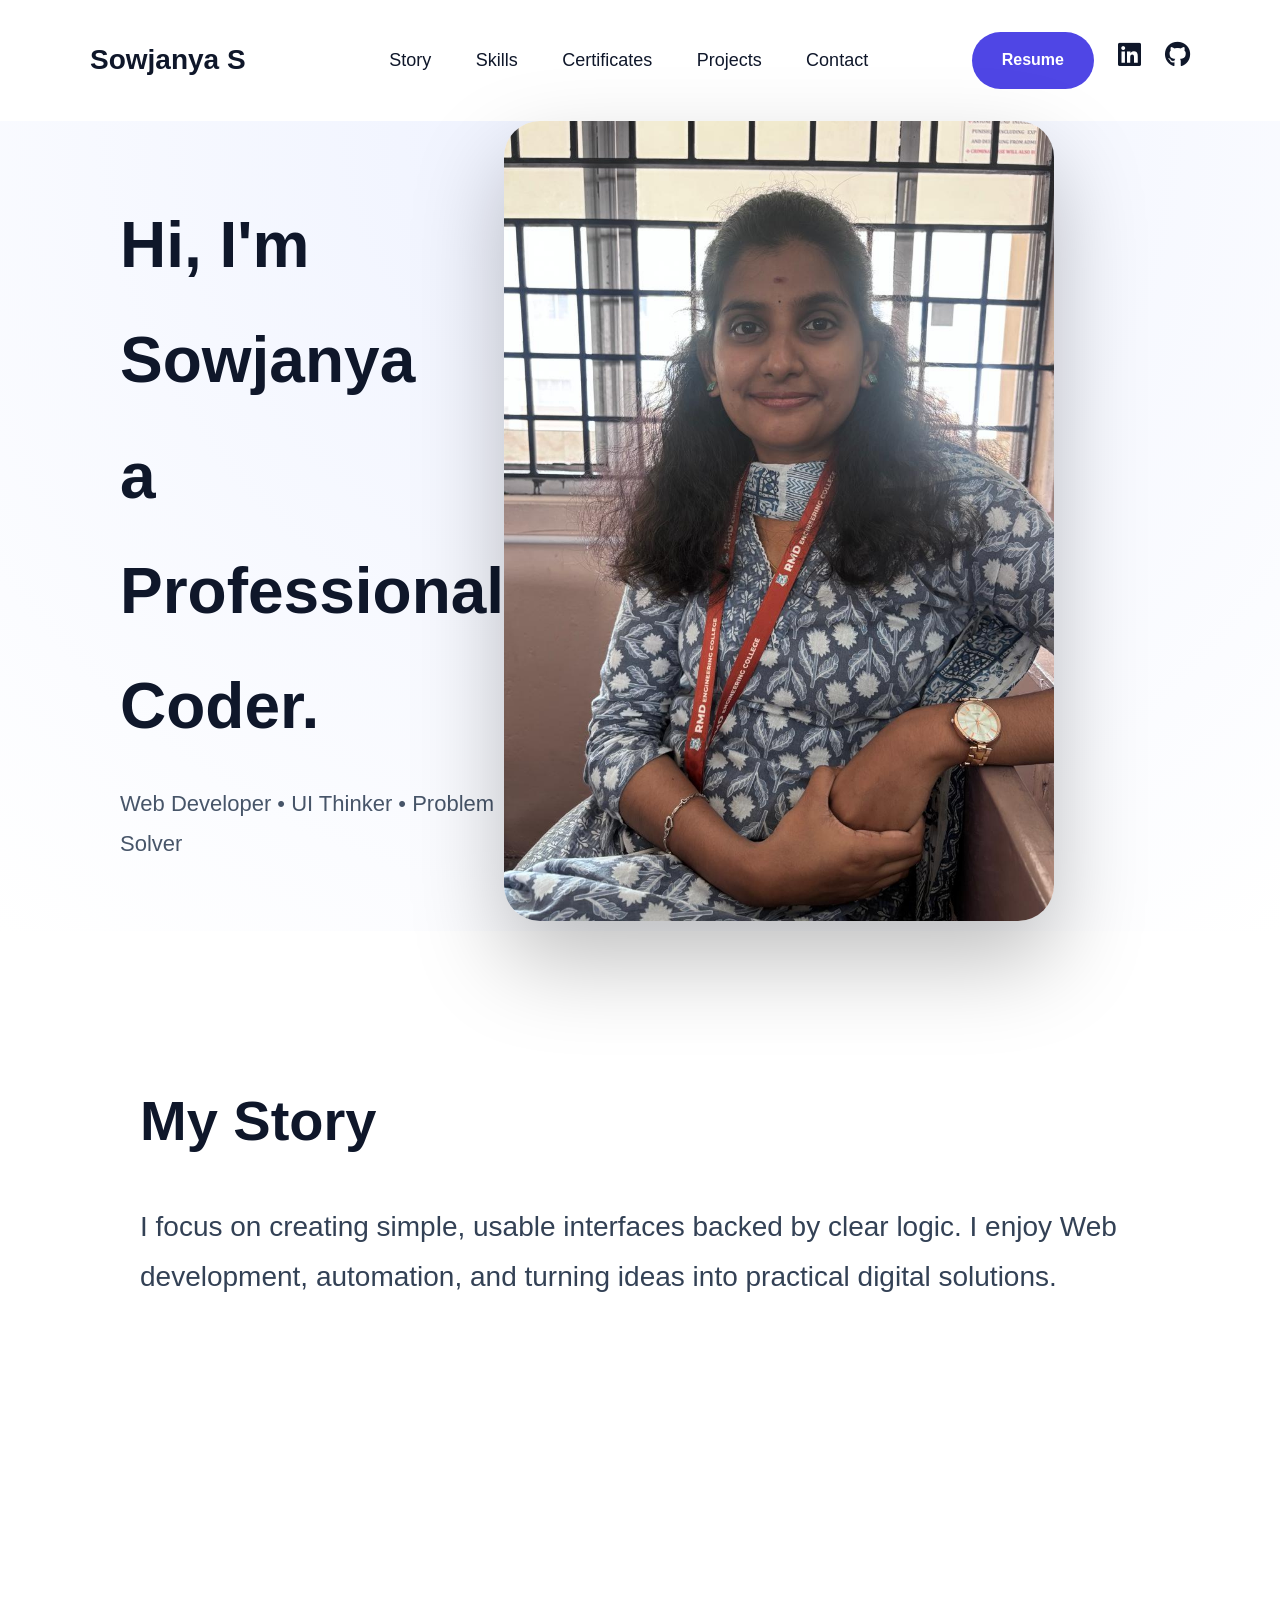
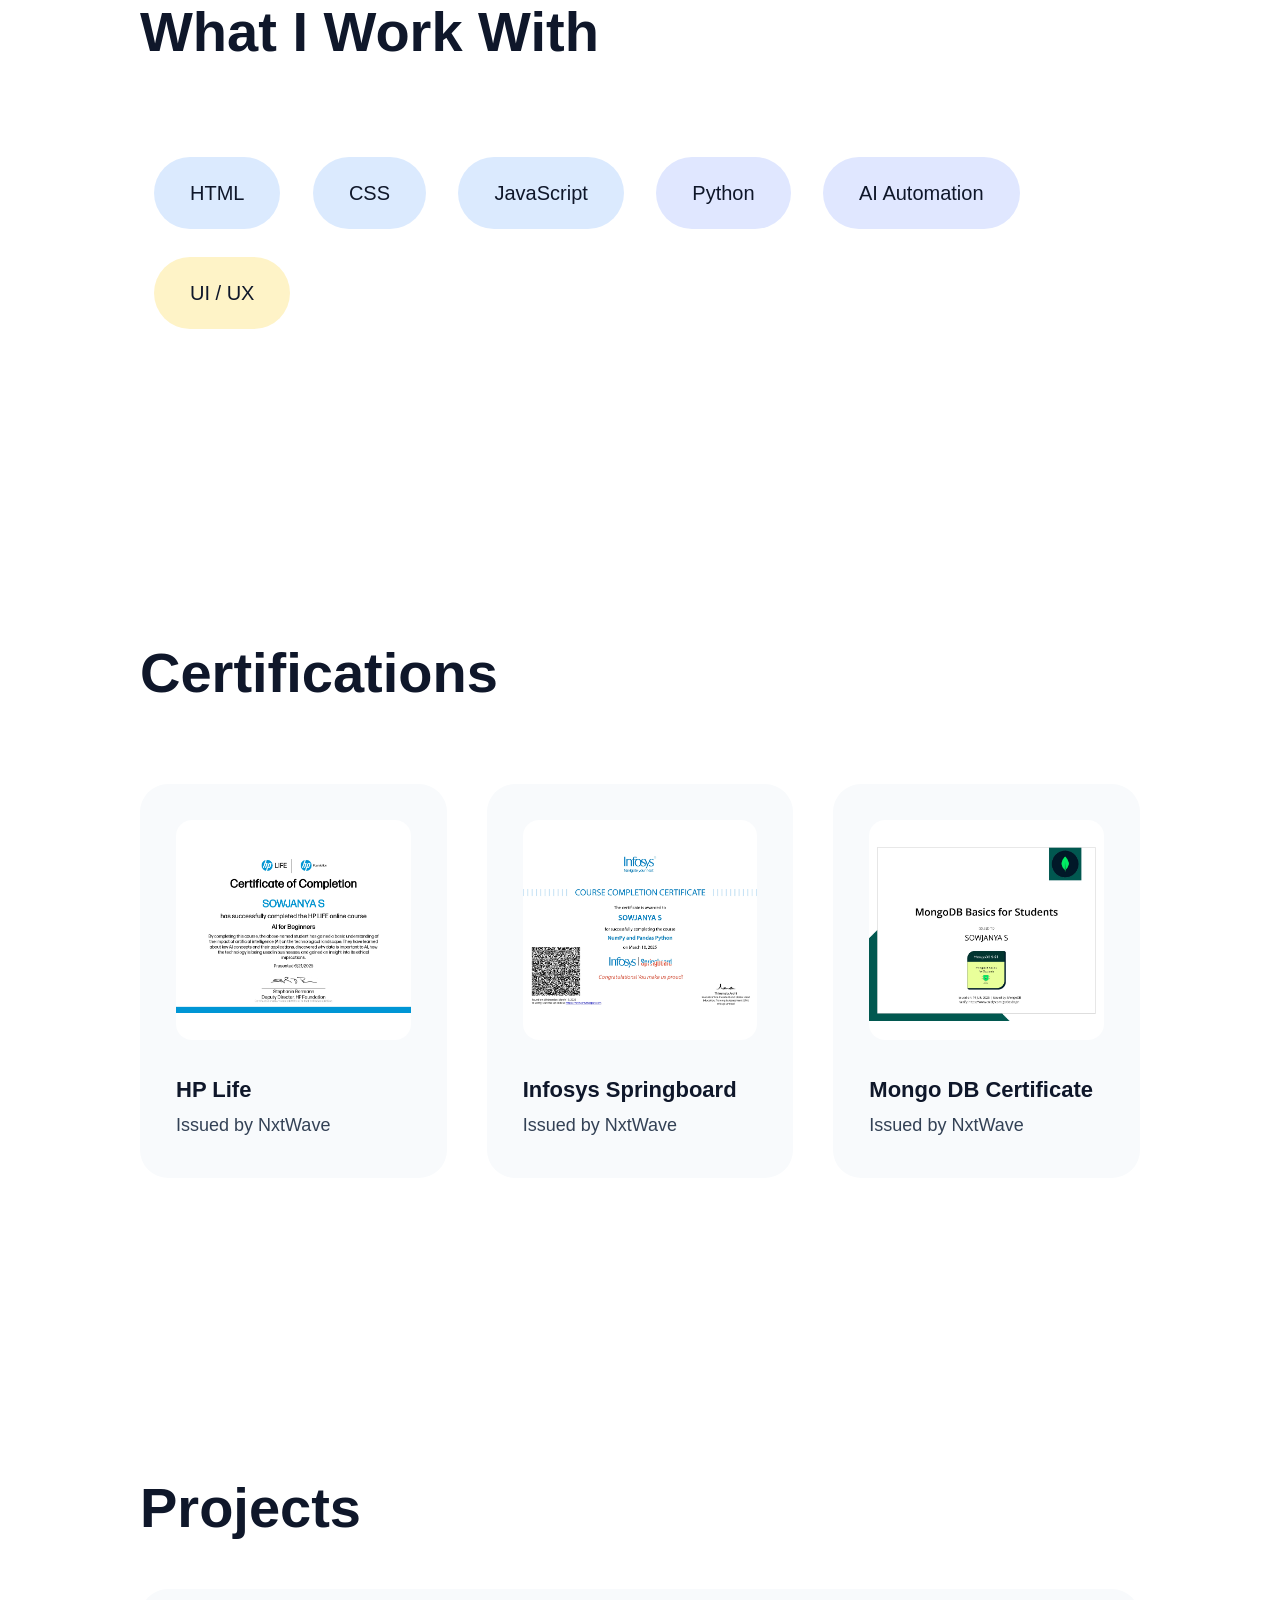
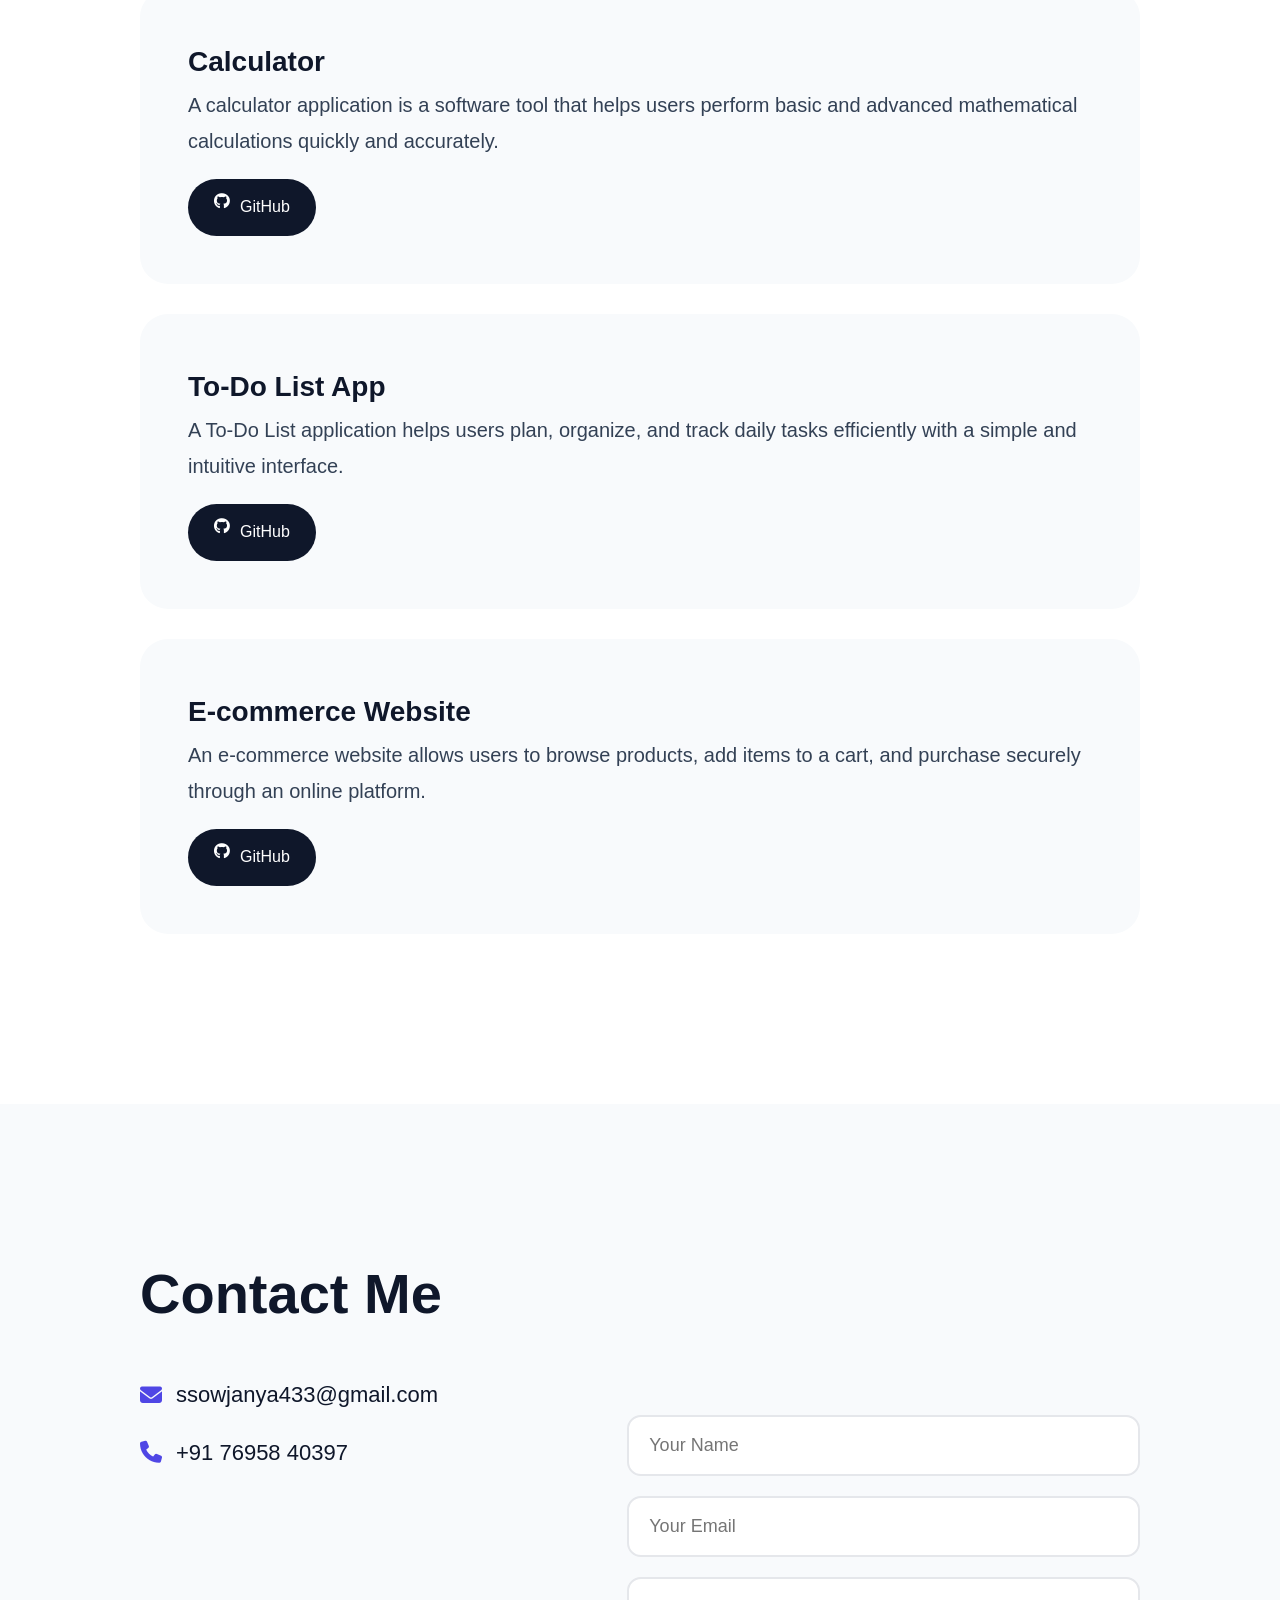
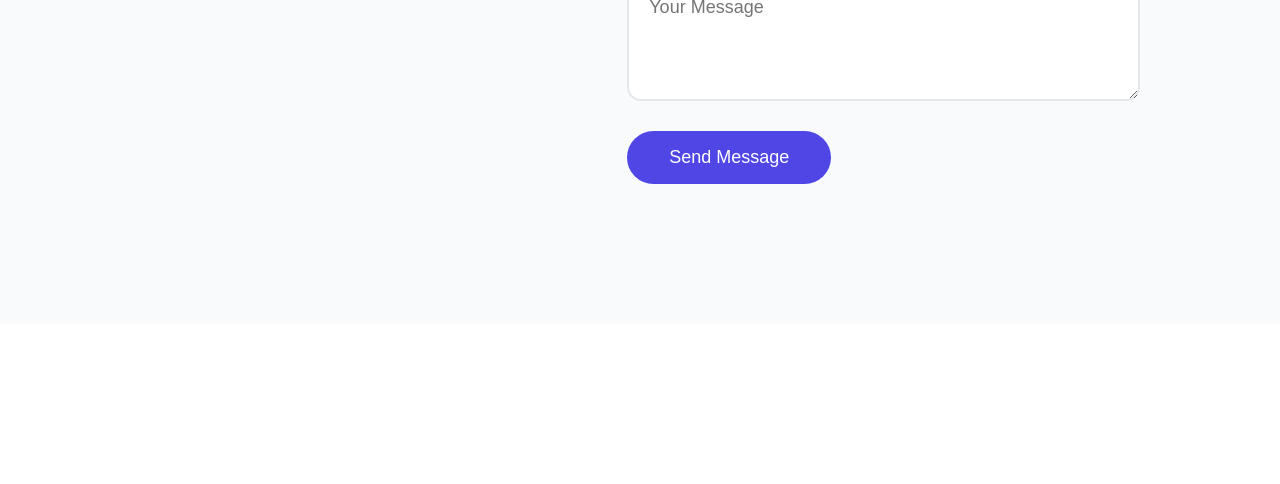
==== commit 0175b742: "Add files via upload" ====
--- a/index.html
+++ b/index.html
@@ -2,44 +2,174 @@
 <html lang="en">
 <head>
   <meta charset="UTF-8">
-  <title>ShopEase</title>
+  <meta name="viewport" content="width=device-width, initial-scale=1.0">
+  <title>Sowjanya S </title>
   <link rel="stylesheet" href="style.css">
-  <a href="UrbanVelvet">Shop</a>
+  <link rel="stylesheet" href="https://cdnjs.cloudflare.com/ajax/libs/font-awesome/6.5.0/css/all.min.css">
 </head>
 <body>
-<div class="top-bar">
-  Free shipping on all orders over ₹500
+  <header class="nav">
+  <div class="logo">Sowjanya S </div>
+  <nav class="nav-links">
+    <a href="#story">Story</a>
+    <a href="#skills">Skills</a>
+    <a href="#certificates">Certificates</a>
+    <a href="#projects">Projects</a>
+    <a href="#contact">Contact</a>
+  </nav>
+  <div class="nav-actions">
+    <a href="./asset/resume.pdf.pdf" target="_blank" class="nav-btn resume">
+      Resume
+    </a>
+    <a href="https://www.linkedin.com/in/sowjanya-s-87a8b6331"
+   target="_blank"
+   class="nav-icon">
+  <i class="fab fa-linkedin"></i>
+</a>
+    <a href="https://github.com/codebysowjanya"
+       target="_blank"
+       class="nav-icon">
+      <i class="fab fa-github"></i>
+    </a>
+  </div>
+</header>
+  <section class="hero">
+  <div class="hero-text">
+    <h1>Hi, I'm Sowjanya<br>a Professional Coder.</h1>
+    <p>Web Developer • UI Thinker • Problem Solver</p>
+  </div>
+  <div class="hero-image">
+    <img src="./asset/profile.jpg.jpeg"
+         alt="Sowjanya Photo"
+         onclick="openImage(this)">
+  </div>
+</section>
+  <section id="story" class="section">
+    <h2>My Story</h2>
+    <p>
+      I focus on creating simple, usable interfaces backed by clear logic.
+      I enjoy Web development, automation, and turning ideas into
+      practical digital solutions.
+    </p>
+  </section>
+  <section id="skills" class="section">
+    <h2>What I Work With</h2>
+    <div class="skills">
+      <span class="strong">HTML</span>
+      <span class="strong">CSS</span>
+      <span class="strong">JavaScript</span>
+      <span class="mid">Python</span>
+      <span class="mid">AI Automation</span>
+      <span class="learn">UI / UX</span>
+    </div>
+  </section>
+  <section id="certificates" class="section">
+  <h2>Certifications</h2>
+  <div class="cert-grid">
+    <div class="cert-card" onclick="openImage(this.querySelector('img'))">
+      <img src="./asset/certificates/hp life.jpg" alt="HP Life">
+      <h3>HP Life</h3>
+      <p>Issued by NxtWave</p>
+    </div>
+    <div class="cert-card" onclick="openImage(this.querySelector('img'))">
+      <img src="./asset/certificates/infosys springboard.jpg" alt="Infosys Springboard">
+      <h3>Infosys Springboard</h3>
+      <p>Issued by NxtWave</p>
+    </div>
+    <div class="cert-card" onclick="openImage(this.querySelector('img'))">
+      <img src="./asset/certificates/mongo db.jpg" alt="Mongo DB">
+      <h3>Mongo DB Certificate</h3>
+      <p>Issued by NxtWave</p>
+    </div>
+  </div>
+</section> 
+  <section id="projects" class="section">
+  <h2>Projects</h2>
+  <div class="project featured">
+    <h3>Calculator</h3>
+    <div class="project-details">
+      <p>
+        A calculator application is a software tool that helps users perform
+        basic and advanced mathematical calculations quickly and accurately.
+      </p>
+      <div class="project-buttons">
+        <a href="https://github.com/codebysowjanya/calculator-.git"
+           target="_blank"
+           class="project-link">
+          <i class="fab fa-github"></i> GitHub
+        </a>
+      </div>
+    </div>
+  </div>
+  <div class="project featured">
+    <h3>To-Do List App</h3>
+    <div class="project-details">
+      <p>
+        A To-Do List application helps users plan, organize, and track daily
+        tasks efficiently with a simple and intuitive interface.
+      </p>
+      <div class="project-buttons">
+        <a href="https://github.com/codebysowjanya/to-do-list.git"
+           target="_blank"
+           class="project-link">
+          <i class="fab fa-github"></i> GitHub
+        </a>
+      </div>
+    </div>
+  </div>
+  <div class="project featured">
+    <h3>E-commerce Website</h3>
+    <div class="project-details">
+      <p>
+        An e-commerce website allows users to browse products, add items to a
+        cart, and purchase securely through an online platform.
+      </p>
+      <div class="project-buttons">
+        <a href="https://github.com/codebysowjanya/ecommerce-website"
+           target="_blank"
+           class="project-link">
+          <i class="fab fa-github"></i> GitHub
+        </a>
+      </div>
+    </div>
+  </div>
+</section>
+  <section id="contact" class="section contact-section">
+  <h2>Contact Me</h2>
+  <div class="contact-wrapper">
+    <div class="contact-info">
+      <p>
+        <i class="fas fa-envelope"></i>
+        ssowjanya433@gmail.com
+      </p>
+      <p>
+        <i class="fas fa-phone"></i>
+        +91 76958 40397
+      </p>
+    </div>
+    <form class="contact-form">
+      <input type="text" placeholder="Your Name" required>
+      <input type="email" placeholder="Your Email" required>
+      <textarea placeholder="Your Message" rows="4" required></textarea>
+<button type="submit" id="sendBtn">
+  Send Message
+</button>
+      <p class="success-message">Your message has been sent successfully.</p>
+    </form>
+  </div>
+</section>
+<div class="image-modal" id="imageModal">
+  <span class="close-modal" onclick="closeImage()">×</span>
+  <img id="modalImg" src="" alt="Full View">
 </div>
-<div class="navbar">
-  <div class="logo">UrbanVelvet</div>
-  <div class="menu">
-    <a href="index.html">Home</a>
-    <a href="shop.html">Shop</a>
-    <a href="Offers.html">Offers</a>
-    <a href="contact.html">Contact</a>
-    <a href="cart.html">🛒 Cart</a>
-  </div>
+<div class="demo-modal" id="demoModal">
+  <span class="close-modal" onclick="closeDemo()">×</span>
+  <iframe id="demoFrame" src="" frameborder="0"></iframe>
 </div>
-<div class="hero">
-  <div class="hero-overlay"></div>
-  <div class="hero-content">
-    <p class="collection">SPRING / SUMMER COLLECTION</p>
-    <h1>Get up to 30% Off<br>New Arrivals</h1>
-    <button class="shop-btn" onclick="window.location.href='shop.html'">Shop Now</button>
-  </div>
+<div id="toast" class="toast">
+  <i class="fas fa-check-circle"></i>
+  <span>Message Sent Successfully</span>
 </div>
-<div class="categories">
-  <a href="shop.html?category=women" class="category">WOMEN</a>
-  <a href="shop.html?category=men" class="category">MEN</a>
-  <a href="shop.html?category=accessories" class="category">ACCESSORIES</a>
-</div>
-<div class="why-shop">
-  <div>🚚 Free Shipping</div>
-  <div>🔒 Secure Payment</div>
-  <div>🔄 Easy Returns</div>
-</div>
+  <script src="script.js"></script>
 </body>
 </html>
-<footer>
-  <p>© 2025 MyShop. All Rights Reserved.</p>
-</footer>
--- a/style.css
+++ b/style.css
@@ -2,838 +2,358 @@
   margin: 0;
   padding: 0;
   box-sizing: border-box;
-  font-family: Arial, sans-serif;
+  font-family: "Segoe UI", sans-serif;
 }
 body {
   background: #ffffff;
-  color: #111;
-}
-.top-bar {
-  background: black;
-  color: white;
-  text-align: center;
-  padding: 10px;
+  color: #0f172a;
+  line-height: 1.8;
+}
+.nav {
+  padding: 32px 90px;
+  display: flex;
+  justify-content: space-between;
+  align-items: center;
+}
+.logo {
+  font-size: 28px;
+  font-weight: 700;
+}
+.nav-links a {
+  margin-left: 40px;
+  font-size: 18px;
+  font-weight: 500;
+  text-decoration: none;
+  color: #0f172a;
+}
+.nav-links a:hover {
+  color: #4f46e5;
+}
+.nav-actions {
+  display: flex;
+  gap: 24px;
+}
+.nav-btn.resume {
+  padding: 14px 30px;
+  border-radius: 30px;
   font-size: 16px;
   font-weight: 600;
-}
-.navbar {
-  display: flex;
+  background: #4f46e5;
+  color: #fff;
+  text-decoration: none;
+}
+.nav-icon {
+  font-size: 26px;
+  color: #0f172a;
+}
+.hero {
+  min-height: 90vh;
+  padding: 0 120px;
+  display: flex;
+  align-items: center;
   justify-content: space-between;
-  align-items: center;
-  padding: 18px 50px;
-  border-bottom: 1px solid #ddd;
-  background: white;
-  position: sticky;
-  top: 0;
-  z-index: 999;
-}
-.logo {
-  font-size: 30px;
-  font-weight: bold;
-  color: black;
-}
-.menu a {
-  margin-left: 30px;
+  background: radial-gradient(circle at top, #eef2ff, #ffffff);
+}
+.hero h1 {
+  font-size: 64px;
+  max-width: 800px;
+}
+.hero p {
+  font-size: 22px;
+  margin-top: 20px;
+  color: #475569;
+}
+.hero-image img {
+  width: 550px;
+  height: 800px;
+  object-fit: cover;
+  border-radius: 36px;
+  box-shadow: 0 40px 90px rgba(0, 0, 0, 0.25);
+}
+.hero-image {
+  margin-right: 150px;   
+}
+.section {
+  width: 100%;
+  padding: 140px 140px;
+  margin: 0;
+}
+.section h2 {
+  font-size: 56px;
+  margin-bottom: 30px;
+}
+.section p {
+  font-size: 22px;
+  max-width: 1000px;
+  color: #334155;
+}
+#story p {
+  font-size: 28px;
+  font-weight: 500;
+}
+.skills {
+  margin-top: 60px;
+}
+.skills span {
+  display: inline-block;
+  padding: 18px 36px;
+  margin: 14px;
+  font-size: 20px;
+  border-radius: 40px;
+}
+.strong { background: #dbeafe; }
+.mid    { background: #e0e7ff; }
+.learn  { background: #fef3c7; }
+.cert-grid {
+  margin-top: 60px;
+  display: flex;
+  gap: 40px;
+}
+.cert-card {
+  flex: 1;
+  padding: 36px;
+  background: #f8fafc;
+  border-radius: 28px;
+  cursor: pointer;
+}
+.cert-card img {
+  width: 100%;
+  height: 220px;
+  object-fit: contain;
+  background: #fff;
+  border-radius: 16px;
+  margin-bottom: 20px;
+}
+.cert-card h3 {
+  font-size: 22px;
+}
+.cert-card p {
+  font-size: 18px;
+}
+.project {
+  padding: 48px;
+  margin-bottom: 30px;
+  background: #f8fafc;
+  border-radius: 28px;
+  cursor: pointer;
+}
+.project h3 {
+  font-size: 28px;
+}
+.project p {
+  font-size: 20px;
+}
+.project-link {
+  margin-top: 20px;
+  padding: 14px 26px;
+  border-radius: 30px;
+  font-size: 16px;
+  background: #0f172a;
+  color: #fff;
   text-decoration: none;
-  color: black;
-  font-size: 22px;
-  font-weight: 600;
   display: inline-flex;
-  align-items: center;
-  gap: 6px;
-}
-.menu a:hover {
-  color: #e60023;
-}
-.hero {
-  width: 100%;
-  height: 70vh;
-  background-image: url("images/products/hero.jpg.jpeg");
-  background-size: cover;
-  background-position: center;
-  background-repeat: no-repeat;
-  position: relative;
-  display: flex;
-  align-items: center;
-}
-.hero-overlay {
-  position: absolute;
-  inset: 0;
-  background: rgba(0, 0, 0, 0.45);
-}
-.hero-content {
-  position: relative;
-  color: white;
-  padding-left: 90px;
-  max-width: 520px;
-}
-.collection {
-  font-size: 15px;
-  letter-spacing: 2px;
-  margin-bottom: 12px;
-  opacity: 0.9;
-}
-.hero-content h1 {
-  font-size: 52px;
-  margin-bottom: 25px;
-  line-height: 1.1;
-}
-.shop-btn {
-  padding: 14px 32px;
-  background: red;
+  gap: 10px;
+}
+.project.touch-active {
+  background: #eef2ff;
+  box-shadow: 0 30px 70px rgba(0, 0, 0, 0.15);
+}
+.contact-info p {
+  font-size: 22px;
+}
+.contact-form {
+  max-width: 700px;
+  margin-top: 40px;
+}
+.contact-form input,
+.contact-form textarea {
+  padding: 20px;
+  font-size: 18px;
+  width: 100%;
+  margin-bottom: 20px;
+}
+.contact-form button {
+  padding: 18px 40px;
+  font-size: 18px;
+  border-radius: 14px;
+  background: #2563eb;
   color: white;
   border: none;
-  font-size: 18px;
-  font-weight: 700;
+}
+.image-modal {
+  position: fixed;
+  inset: 0;
+  background: rgba(0,0,0,0.85);
+  display: flex;
+  align-items: center;
+  justify-content: center;
+  opacity: 0;
+  visibility: hidden;
+  z-index: 9999;
+}
+.image-modal.active {
+  opacity: 1;
+  visibility: visible;
+}
+.image-modal img {
+  max-width: 90%;
+  max-height: 90%;
+  border-radius: 20px;
+}
+.close-modal {
+  position: absolute;
+  top: 30px;
+  right: 40px;
+  font-size: 44px;
+  color: white;
   cursor: pointer;
-  border-radius: 10px;
-  transition: 0.25s;
-}
-.shop-btn:hover {
-  background: #e60023;
-  transform: scale(1.04);
-}
-.categories {
-  display: flex;
-  justify-content: center;
-  gap: 35px;
-  margin: 70px 0 60px;
-}
-.category {
-  width: 320px;
-  height: 170px;
-  background: #f3f3f3;
-  display: flex;
-  align-items: center;
-  justify-content: center;
-  font-size: 26px;
-  font-weight: bold;
-  text-decoration: none;
-  color: black;
-  transition: 0.3s;
+}
+@media (max-width: 900px) {
+  .hero {
+    flex-direction: column-reverse;
+    padding: 80px 30px;
+    text-align: center;
+  }
+  .section {
+    padding: 90px 30px;
+  }
+  .section h2 {
+    font-size: 42px;
+  }
+  .section p {
+    font-size: 20px;
+  }
+  .cert-grid {
+    flex-direction: column;
+  }
+}
+@keyframes hoverBlink {
+  0% {
+    background-color: #ffffff;
+  }
+  50% {
+    background-color: #eef2ff;
+  }
+  100% {
+    background-color: #ffffff;
+  }
+}
+.section:hover {
+  animation: hoverBlink 0.4s ease-in-out;
+}
+.project-img {
+  width: 100%;
+  max-height: 260px;
+  object-fit: cover;
+  border-radius: 20px;
+  margin: 18px 0;
+  cursor: zoom-in;
+  box-shadow: 0 12px 30px rgba(0, 0, 0, 0.1);
+}
+.contact-form button:disabled {
+  opacity: 0.7;
+  cursor: not-allowed;
+}
+.project-buttons {
+  display: flex;
+  gap: 14px;
+  flex-wrap: wrap;
+}
+.project-link.demo {
+  background: #16a34a;
+}
+.contact-section {
+  background: #f8fafc;
+}
+.contact-wrapper {
+  display: grid;
+  grid-template-columns: 1fr 1.2fr;
+  gap: 60px;
+  align-items: flex-start;
+}
+.contact-info p {
+  display: flex;
+  align-items: center;
+  gap: 14px;
+  font-size: 22px;
+  margin-bottom: 18px;
+  color: #0f172a;
+}
+.contact-info i {
+  font-size: 22px;
+  color: #4f46e5;
+}
+.contact-form input,
+.contact-form textarea {
+  width: 100%;
+  padding: 18px 20px;
+  font-size: 18px;
   border-radius: 14px;
-  cursor: pointer;
-}
-.category:hover {
-  background: black;
+  border: 2px solid #e5e7eb;
+  margin-bottom: 20px;
+}
+.contact-form input:focus,
+.contact-form textarea:focus {
+  border-color: #4f46e5;
+  outline: none;
+}
+.contact-form button {
+  padding: 16px 42px;
+  font-size: 18px;
+  border-radius: 30px;
+  background: #4f46e5;
   color: white;
-  transform: translateY(-5px);
-}
-.why-shop {
-  display: flex;
-  justify-content: center;
-  align-items: center;
-  gap: 100px;
-  background: #f7f7f7;
-  padding: 50px 0;
-  font-size: 22px;
-  font-weight: bold;
-  text-align: center;
-}
-.why-shop div {
-  display: flex;
-  align-items: center;
-  gap: 10px;
-}
-.shop-title {
-  text-align: center;
-  font-size: 44px;
-  margin: 35px 0;
-  font-weight: 800;
-}
-.filters {
-  text-align: center;
-  margin-bottom: 30px;
-}
-.filters button {
-  padding: 12px 26px;
-  margin: 0 10px;
-  border: none;
-  background: black;
-  color: white;
-  font-size: 18px;
-  font-weight: 700;
-  border-radius: 10px;
-  cursor: pointer;
-  transition: 0.25s;
-}
-.filters button:hover {
-  background: #e60023;
-  transform: translateY(-3px);
-}
-.shop-products {
-  display: grid;
-  grid-template-columns: repeat(4, 1fr);
-  gap: 35px;
-  padding: 50px 60px 80px;
-}
-.product-card img {
-  width: 100%;
-  height: 320px;
-  object-fit: contain;    
-  background: #fff;
-}
-.product-card {
-  background: white;
-  padding: 18px;
-  text-align: center;
-  border-radius: 22px;
-  box-shadow: 0 8px 20px rgba(0,0,0,0.12);
-  overflow: hidden;
-}
-.product-card:hover {
-  transform: translateY(-7px);
-  box-shadow: 0 18px 40px rgba(0, 0, 0, 0.16);
-}
-.product-card:hover img {
-  transform: scale(1.05);
-}
-.product-card h3 {
-  font-size: 24px;
-  margin-top: 16px;
-  font-weight: 800;
-}
-.product-card p {
-  font-size: 22px;
-  font-weight: 900;
-  color: #e60023;
-  margin-top: 10px;
-  margin-bottom: 14px;
-}
-.cart-fab {
-  position: absolute;
-  top: 14px;
-  right: 14px;
-  width: 54px;
-  height: 54px;
-  border-radius: 50%;
   border: none;
   cursor: pointer;
-  background: linear-gradient(135deg, #ff3b30, #ff006a);
-  color: white;
-  font-size: 20px;
-  display: flex;
-  align-items: center;
-  justify-content: center;
-  box-shadow: 0 10px 25px rgba(255, 0, 106, 0.35);
-  transition: 0.25s ease;
-  opacity: 0;
-  transform: translateY(-10px) scale(0.9);
-}
-.product-card:hover .cart-fab {
-  opacity: 1;
-  transform: translateY(0px) scale(1);
-}
-.cart-fab:hover {
-  transform: scale(1.15);
-  box-shadow: 0 15px 35px rgba(255, 0, 106, 0.45);
-}
-.cart-fab:active {
-  transform: scale(0.95);
-}
-.breadcrumb {
-  margin: 20px 60px;
-  font-size: 16px;
-  color: #666;
-}
-.breadcrumb a {
-  text-decoration: none;
-  color: #000;
-  font-weight: 600;
-}
-.breadcrumb a:hover {
-  text-decoration: underline;
-}
-.product-details {
-  width: 90%;
-  max-width: 1250px;
-  margin: 25px auto;
-  display: grid;
-  grid-template-columns: 430px 1fr;
-  gap: 55px;
-  background: #fff;
-  padding: 40px;
-  border-radius: 18px;
-  box-shadow: 0 10px 30px rgba(0, 0, 0, 0.08);
-}
-#product-img {
-  width: 100%;
-  height: 540px;
-  object-fit: cover;
-  border-radius: 18px;
-  border: 1px solid #eee;
-}
-.product-info h1 {
-  font-size: 46px;
-  margin-bottom: 12px;
-  font-weight: 900;
-}
-.product-info h2 {
-  font-size: 36px;
-  margin-bottom: 18px;
-  color: #e60023;
-  font-weight: 900;
-}
-.product-desc {
-  font-size: 19px;
-  line-height: 1.7;
-  color: #444;
-  margin-bottom: 25px;
-}
-.product-info h3 {
-  font-size: 21px;
-  margin: 18px 0 10px;
-}
-.sizes {
-  display: flex;
-  gap: 12px;
-  flex-wrap: wrap;
-  margin-bottom: 20px;
-}
-.sizes button {
-  padding: 12px 18px;
-  font-size: 17px;
-  border-radius: 10px;
-  border: 2px solid #ddd;
-  background: white;
-  cursor: pointer;
-  font-weight: 700;
-  transition: 0.2s;
-}
-.sizes button:hover {
-  border-color: black;
-}
-.sizes button.active {
-  background: black;
-  color: white;
-  border-color: black;
-}
-.qty-box {
-  display: flex;
-  align-items: center;
-  gap: 12px;
-  margin-bottom: 25px;
-}
-.qty-box button {
-  width: 44px;
-  height: 44px;
-  border-radius: 10px;
-  border: none;
-  font-size: 22px;
-  cursor: pointer;
-  background: #f2f2f2;
-  transition: 0.2s;
-}
-.qty-box button:hover {
-  background: #ddd;
-}
-#qty {
-  font-size: 20px;
-  font-weight: 900;
-  min-width: 32px;
-  text-align: center;
-}
-#add-cart-btn {
-  padding: 14px 26px;
-  font-size: 18px;
-  border: none;
-  cursor: pointer;
-  border-radius: 12px;
-  background: black;
-  color: white;
-  font-weight: 800;
-  transition: 0.2s;
-  width: 250px;
-}
-#add-cart-btn:hover {
-  background: #e60023;
-}
-#toast {
-  visibility: hidden;
-  position: fixed;
-  bottom: 30px;
-  left: 50%;
-  transform: translateX(-50%);
-  background: black;
-  color: white;
-  padding: 14px 28px;
-  border-radius: 12px;
-  font-size: 18px;
-  z-index: 999;
-}
-#toast.show {
-  visibility: visible;
-}
-@media (max-width: 1300px) {
-  .related-products {
-    grid-template-columns: repeat(4, 1fr) !important;
-  }
-}
-@media (max-width: 1000px) {
-  .related-products {
-    grid-template-columns: repeat(3, 1fr) !important;
-  }
-}
-@media (max-width: 650px) {
-  .related-products {
-    grid-template-columns: repeat(2, 1fr) !important;
-    padding: 0 18px 40px !important;
-  }
-  .related-title {
-    margin: 30px 18px 15px;
-    font-size: 26px;
-  }
-  .related-item img {
-    height: 170px !important;
-  }
-}
-.cart-title{
-  text-align:center;
-  font-size:44px;
-  font-weight:900;
-  margin:35px 0 25px;
-}
-.cart-page{
-  width: 92%;
-  max-width: 1300px;
-  margin: 0 auto 60px;
-  display: grid;
-  grid-template-columns: 1.7fr 0.8fr;
-  gap: 30px;
-}
-.cart-title{
-  text-align: center;
-  font-size: 44px;
-  margin: 30px 0;
-  font-weight: 800;
-}
-.cart-layout{
-  width: 92%;
-  max-width: 1400px;
-  margin: 0 auto 60px;
-  display: grid;
-  grid-template-columns: 2fr 1fr;
-  gap: 30px;
-}
-.cart-left{
-  background: #fff;
-  padding: 22px;
-  border-radius: 16px;
-  box-shadow: 0 10px 25px rgba(0,0,0,0.08);
-}
-.cart-item{
-  display: grid;
-  grid-template-columns: 90px 1fr 180px 130px 60px;
-  align-items: center;
-  gap: 16px;
-  padding: 16px 0;
-  border-bottom: 1px solid #eee;
-}
-.cart-item:last-child{
-  border-bottom: none;
-}
-.cart-img{
-  width: 80px;
-  height: 90px;
-  object-fit: cover;
-  border-radius: 12px;
-  border: 1px solid #eee;
-}
-.cart-item h4{
-  font-size: 22px;
-  font-weight: 800;
-  margin-bottom: 6px;
-}
-.cart-item p{
-  font-size: 16px;
-  color: #666;
-  margin: 0;
-}
-.cart-price{
-  font-size: 22px;
-  font-weight: 800;
-  color: #e60023;
-}
-.qty-controls{
-  display: flex;
-  justify-content: center;
-  gap: 12px;
-  align-items: center;
-}
-.qty-controls button{
-  width: 44px;
-  height: 44px;
-  border: none;
-  border-radius: 12px;
-  cursor: pointer;
-  font-size: 22px;
-  font-weight: 900;
-  background: #111;
-  color: white;
-}
-.qty-controls span{
-  font-size: 22px;
-  font-weight: 800;
-  min-width: 30px;
-  text-align: center;
-}
-.remove-btn{
-  width: 46px;
-  height: 46px;
-  border-radius: 12px;
-  border: none;
-  cursor: pointer;
-  background: #ff2e2e;
-  color: white;
-  font-size: 22px;
-  font-weight: 900;
-}
-.cart-right{
-  background: #fff;
-  padding: 26px;
-  border-radius: 16px;
-  box-shadow: 0 10px 25px rgba(0,0,0,0.08);
-  height: fit-content;
-  position: sticky;
-  top: 20px;
-}
-.cart-right h2{
-  font-size: 30px;
-  font-weight: 900;
-  margin-bottom: 18px;
-}
-.summary-row{
-  display: flex;
-  justify-content: space-between;
-  font-size: 18px;
-  margin: 12px 0;
-  font-weight: 600;
-  color: #444;
-}
-.free{
-  color: green;
-  font-weight: 900;
-}
-.summary-total{
-  display: flex;
-  justify-content: space-between;
-  font-size: 24px;
-  font-weight: 900;
-  margin: 18px 0;
-}
-.checkout-btn{
-  width: 100%;
-  padding: 18px;
-  border: none;
-  border-radius: 14px;
-  cursor: pointer;
-  font-size: 20px;
-  font-weight: 900;
-  color: white;
-  background: linear-gradient(135deg,#ff3b30,#ff006a);
-  box-shadow: 0 12px 28px rgba(255,0,106,0.25);
-  margin-top: 10px;
-}
-.checkout-btn:hover{
+  transition: 0.3s ease;
+}
+.contact-form button:hover {
   transform: translateY(-2px);
-}
-.clear-btn{
-  width: 100%;
-  padding: 14px;
-  border: 2px solid #111;
-  border-radius: 14px;
-  cursor: pointer;
-  font-size: 18px;
-  font-weight: 800;
-  background: white;
-  margin-top: 12px;
-}
-.safe-text{
-  margin-top: 18px;
-  text-align: center;
-  font-size: 16px;
-  font-weight: 700;
-  color: #444;
-}
-@media(max-width: 980px){
-  .cart-layout{
-    grid-template-columns: 1fr;
-  }
-  .cart-right{
-    position: static;
-  }
-  .cart-item{
-    grid-template-columns: 90px 1fr;
-    grid-template-rows: auto auto auto;
-  }
-}
-.btn-outline{
-  flex:1;
-  text-align:center;
-  padding: 14px 18px;
-  border-radius: 12px;
-  background: white;
-  border: 2px solid #111;
-  font-size: 18px;
-  font-weight: 900;
-  cursor:pointer;
-  text-decoration: none;
-  color: black;
-}
-.btn-outline:hover{
-  background:#111;
-  color:white;
-}
-.cart-summary{
-  background: white;
-  border-radius: 18px;
-  padding: 25px;
-  box-shadow: 0 10px 25px rgba(0,0,0,0.12);
-  height: fit-content;
-  position: sticky;
-  top: 110px;
-}
-.cart-summary h2{
-  font-size: 26px;
-  font-weight: 900;
-  margin-bottom: 18px;
-}
-.summary-row{
-  display:flex;
-  justify-content: space-between;
-  font-size: 18px;
-  font-weight: 700;
-  padding: 12px 0;
-  border-bottom: 1px solid #eee;
-}
-.summary-row.total{
-  font-size: 22px;
-  font-weight: 900;
-  border-bottom: none;
-  margin-top: 6px;
-}
-.free{
-  color: green;
-  font-weight: 900;
-}
-.checkout-btn{
-  width:100%;
-  margin-top: 18px;
-  padding: 16px;
-  font-size: 20px;
-  font-weight: 900;
-  background: linear-gradient(135deg, #ff3b30, #ff006a);
-  border: none;
-  color: white;
-  border-radius: 14px;
-  cursor:pointer;
-  transition: 0.25s;
-}
-.checkout-btn:hover{
-  transform: translateY(-3px);
-  box-shadow: 0 15px 30px rgba(255,0,106,0.35);
-}
-.safe-text{
+  box-shadow: 0 12px 30px rgba(79, 70, 229, 0.35);
+}
+.success-message {
+  display: none;
   margin-top: 14px;
   font-size: 16px;
-  font-weight: 700;
-  text-align: center;
-  color: #444;
-}
-.empty-cart{
-  text-align:center;
-  padding: 60px 10px;
-}
-.empty-cart h2{
-  font-size: 34px;
-  font-weight: 900;
-}
-.empty-cart p{
-  font-size: 18px;
-  margin: 10px 0 20px;
-  color: #555;
-}
-.btn-black{
-  display:inline-block;
-  padding: 12px 20px;
-  background: black;
+  color: #16a34a;
+}
+@media (max-width: 900px) {
+  .contact-wrapper {
+    grid-template-columns: 1fr;
+  }
+}
+.toast {
+  position: fixed;
+  top: 30px;
+  right: 30px;
+  background: #16a34a;
   color: white;
-  text-decoration:none;
-  font-weight:900;
-  border-radius: 12px;
-}
-@media(max-width: 1000px){
-  .cart-page{
-    grid-template-columns: 1fr;
-  }
-  .cart-item{
-    grid-template-columns: 90px 1fr;
-    grid-auto-rows: auto;
-  }
-  .cart-qty, .cart-total-item, .remove-btn{
-    grid-column: 1 / -1;
-    justify-content: flex-start;
-    text-align:left;
-  }
-  .cart-summary{
-    position: static;
-  }
-}
-.contact-container {
-  max-width: 850px;
-  margin: 50px auto;
-  padding: 25px 40px;
-  text-align: center;
-}
-.contact-container h1 {
-  font-size: 52px;
-  margin-bottom: 10px;
-  font-weight: 900;
-}
-.contact-container p {
-  font-size: 22px;
-  margin-bottom: 30px;
-  color: #444;
-}
-.contact-info {
-  margin: 35px 0;
-}
-.info-item {
-  display: flex;
-  align-items: center;
-  justify-content: center;
-  gap: 16px;
-  margin: 14px 0;
-  font-size: 26px;
-  font-weight: 700;
-}
-.icon {
-  font-size: 32px;
-}
-.contact-form input,
-.contact-form textarea {
-  width: 100%;
-  font-size: 20px;
-  padding: 14px;
-  margin: 14px 0;
-  border: 2px solid #ccc;
-  border-radius: 10px;
-  outline: none;
-  transition: border-color 0.3s;
-}
-.contact-form input:focus,
-.contact-form textarea:focus {
-  border-color: #ff4d4d;
-}
-.contact-form button {
-  font-size: 22px;
-  padding: 16px 40px;
-  background: #ff4d4d;
-  color: white;
-  border: none;
-  border-radius: 10px;
-  cursor: pointer;
-  transition: background 0.3s;
-  font-weight: 900;
-}
-.contact-form button:hover {
-  background: #e04343;
-}
-.map-container {
-  position: relative;
-  width: 95%;
-  max-width: 1200px;
-  height: 0;
-  padding-bottom: 45%;
-  margin: 60px auto;
-}
-.map-container iframe {
-  position: absolute;
-  inset: 0;
-  width: 100%;
-  height: 100%;
-  border: 0;
-  border-radius: 16px;
-}
-footer {
-  background: black;
-  color: white;
-  text-align: center;
-  padding: 18px;
+  padding: 16px 22px;
+  border-radius: 14px;
+  display: flex;
+  align-items: center;
+  gap: 12px;
   font-size: 16px;
-  margin-top: 50px;
-}
-.success-page {
-  min-height: 80vh;
-  display: flex;
-  justify-content: center;
-  align-items: center;
-  padding: 50px 20px;
-  background: #f7f7f7;
-}
-.success-card {
-  width: 100%;
-  max-width: 700px;
-  background: white;
-  padding: 50px 40px;
-  border-radius: 18px;
-  text-align: center;
-  box-shadow: 0 12px 30px rgba(0,0,0,0.12);
-}
-.success-icon {
-  width: 90px;
-  height: 90px;
-  margin: 0 auto 20px;
-  border-radius: 50%;
-  background: #eaffea;
-  display: flex;
-  justify-content: center;
-  align-items: center;
-  font-size: 44px;
-}
-.success-card h1 {
-  font-size: 44px;
-  margin-bottom: 12px;
-  color: #111;
-}
-.success-card p {
-  font-size: 20px;
-  color: #444;
-  line-height: 1.6;
-  margin-bottom: 30px;
-}
-.success-actions {
-  display: flex;
-  justify-content: center;
-  gap: 18px;
-  flex-wrap: wrap;
-}
-.btn-main {
-  background: linear-gradient(135deg, #ff3b30, #ff006a);
-  color: white;
-  padding: 14px 24px;
-  font-size: 18px;
-  border-radius: 12px;
-  text-decoration: none;
-  font-weight: 700;
-  transition: 0.2s;
-}
-.btn-main:hover {
-  transform: translateY(-2px);
-  box-shadow: 0 10px 20px rgba(255,0,106,0.28);
-}
-.btn-outline {
-  border: 2px solid #111;
-  padding: 14px 24px;
-  font-size: 18px;
-  border-radius: 12px;
-  text-decoration: none;
-  color: #111;
-  font-weight: 700;
-  transition: 0.2s;
-}
-.btn-outline:hover {
-  background: #111;
-  color: white;
-  transform: translateY(-2px);
+  font-weight: 500;
+  box-shadow: 0 18px 40px rgba(0, 0, 0, 0.25);
+  opacity: 0;
+  transform: translateY(-20px);
+  pointer-events: none;
+  transition: all 0.4s ease;
+  z-index: 9999;
+}
+.toast i {
+  font-size: 22px;
+}
+.toast.show {
+  opacity: 1;
+  transform: translateY(0);
+}
+#sendBtn.sent {
+  background: #16a34a;         
+  cursor: not-allowed;
+  box-shadow: none;
+}
+#sendBtn.sent i {
+  margin-right: 8px;
 }
